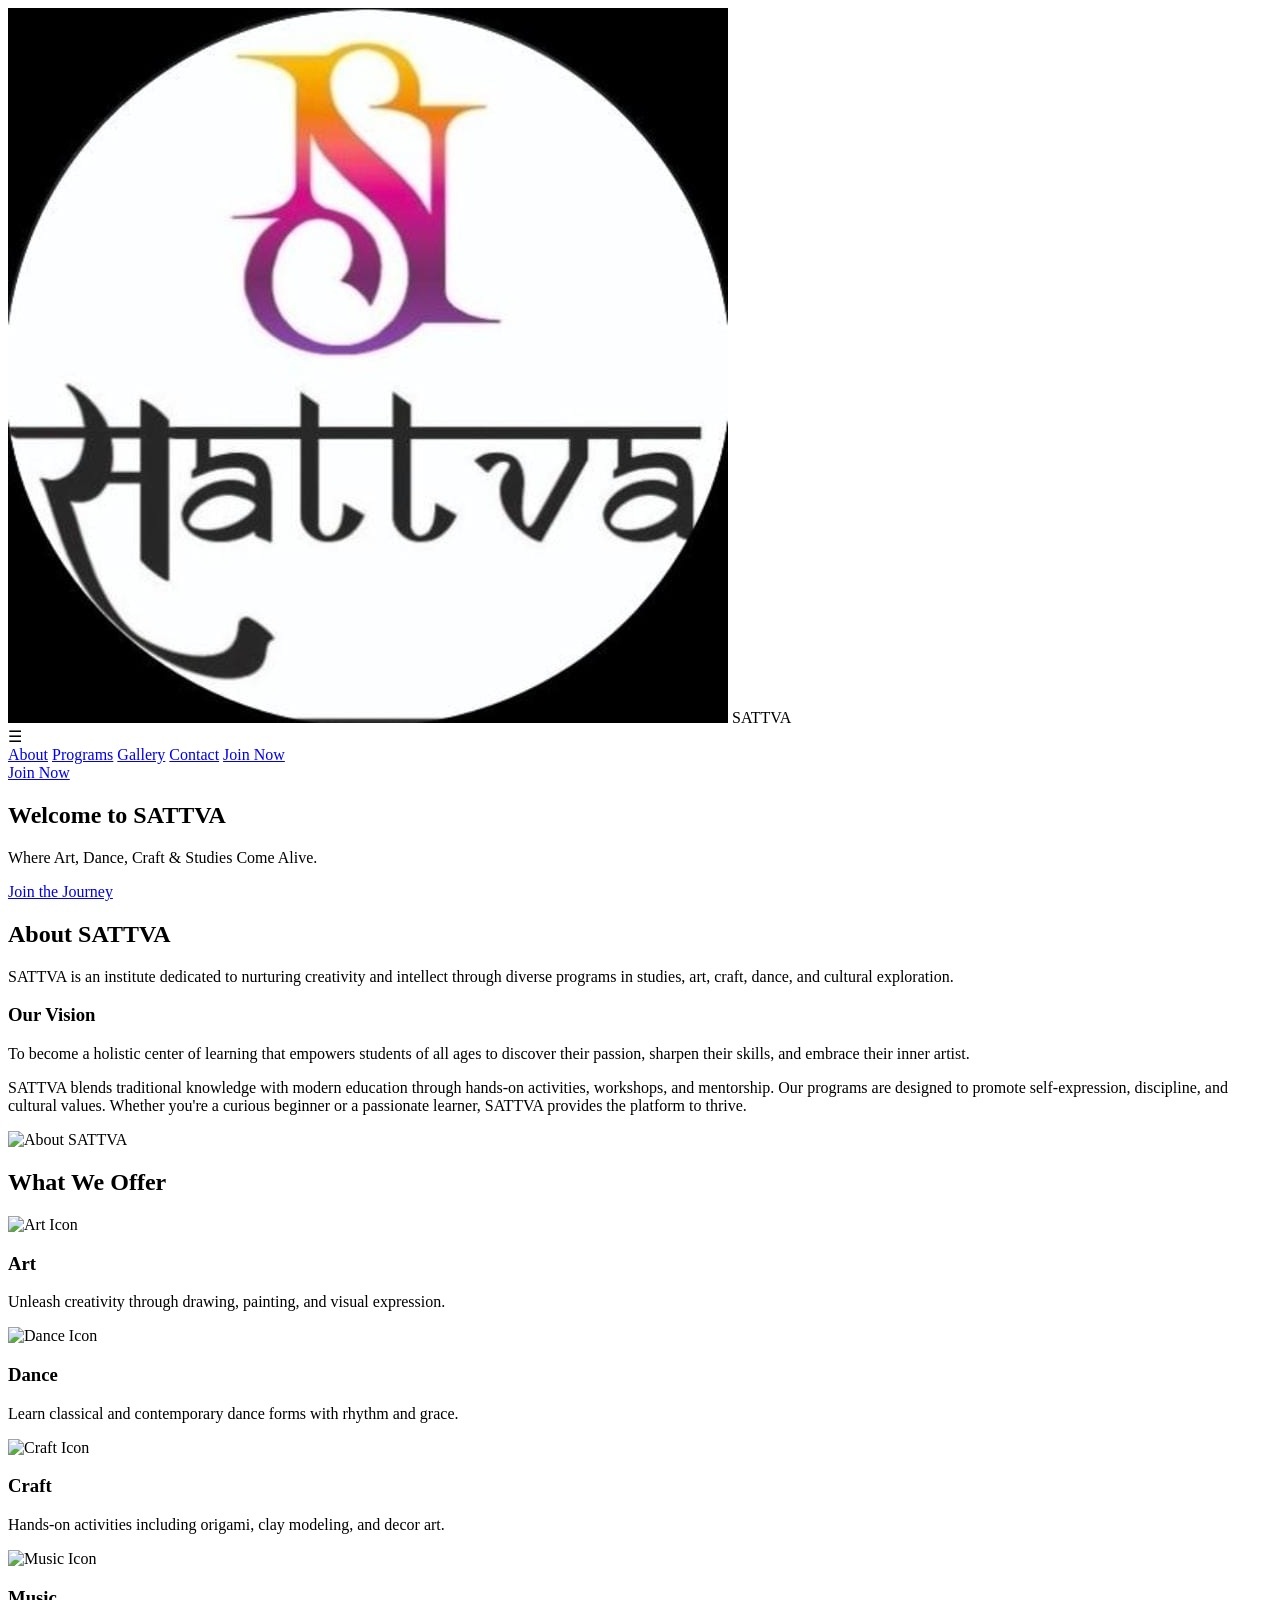
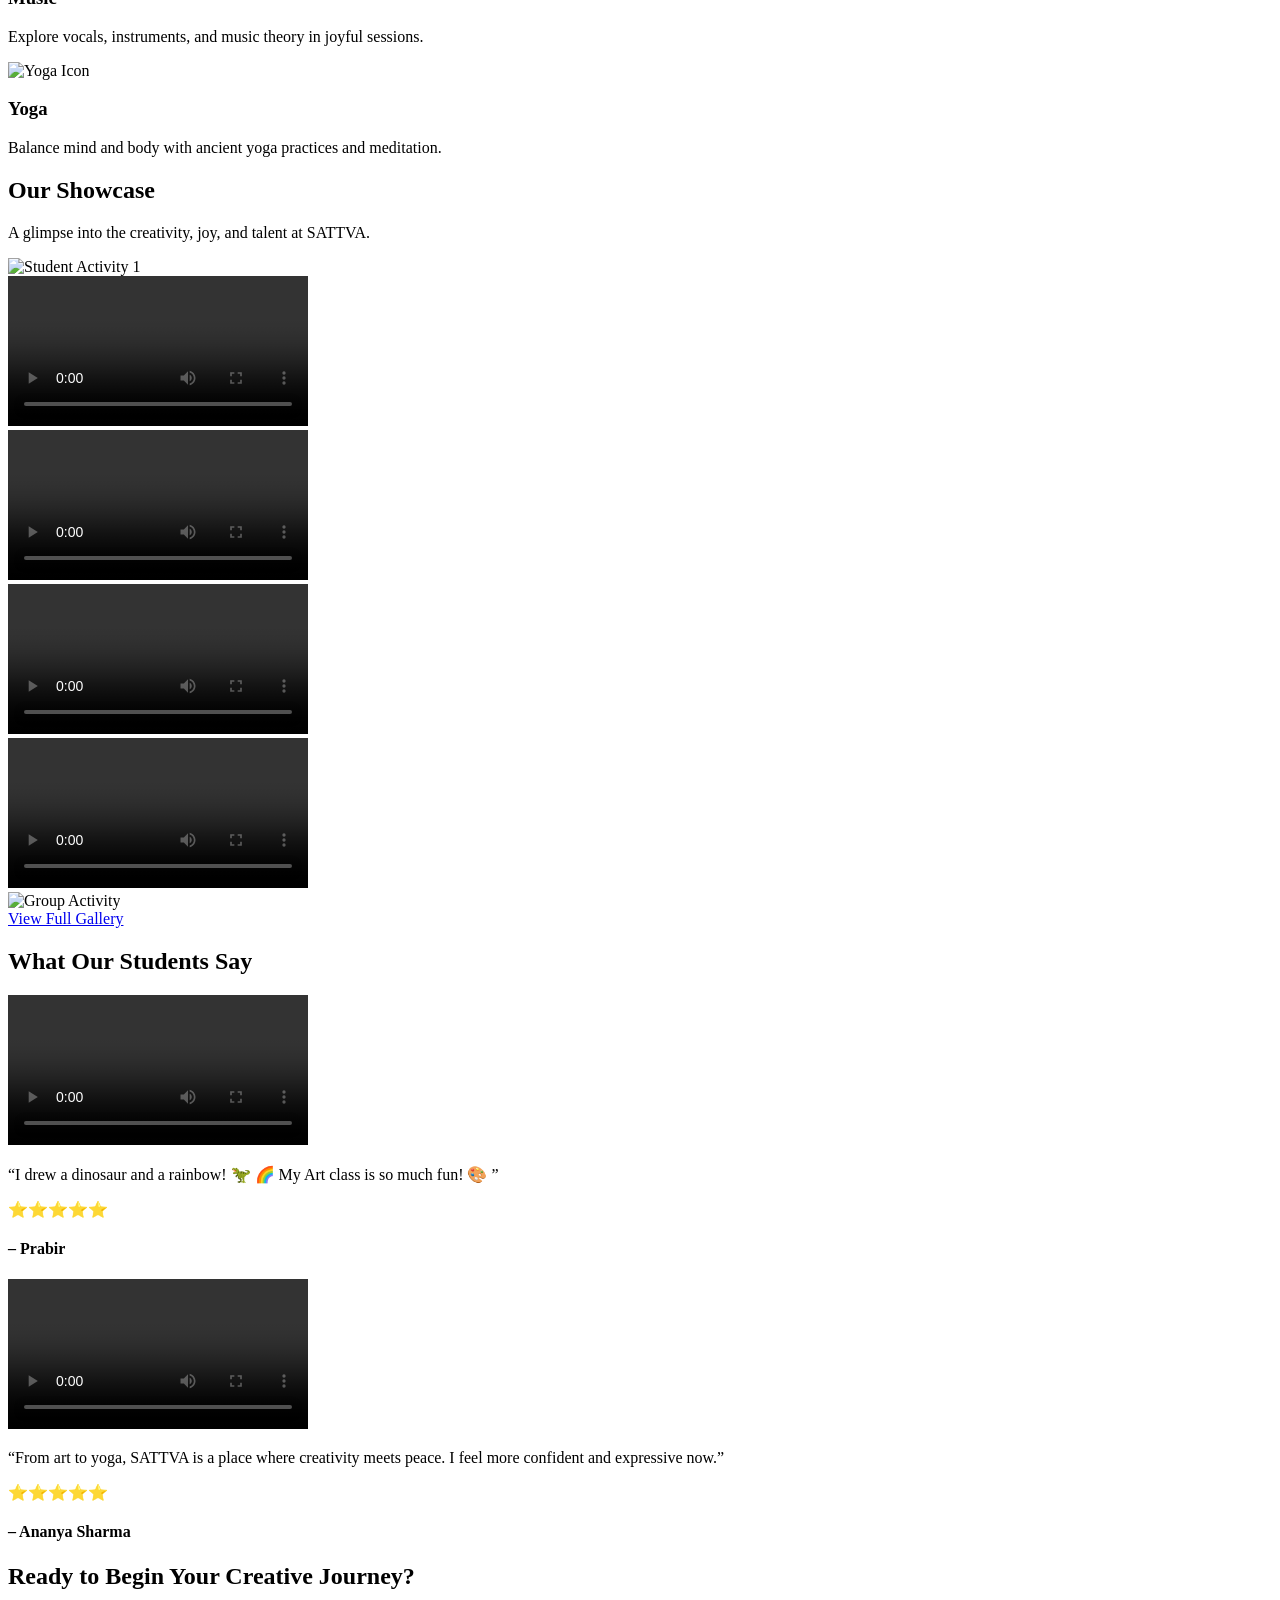
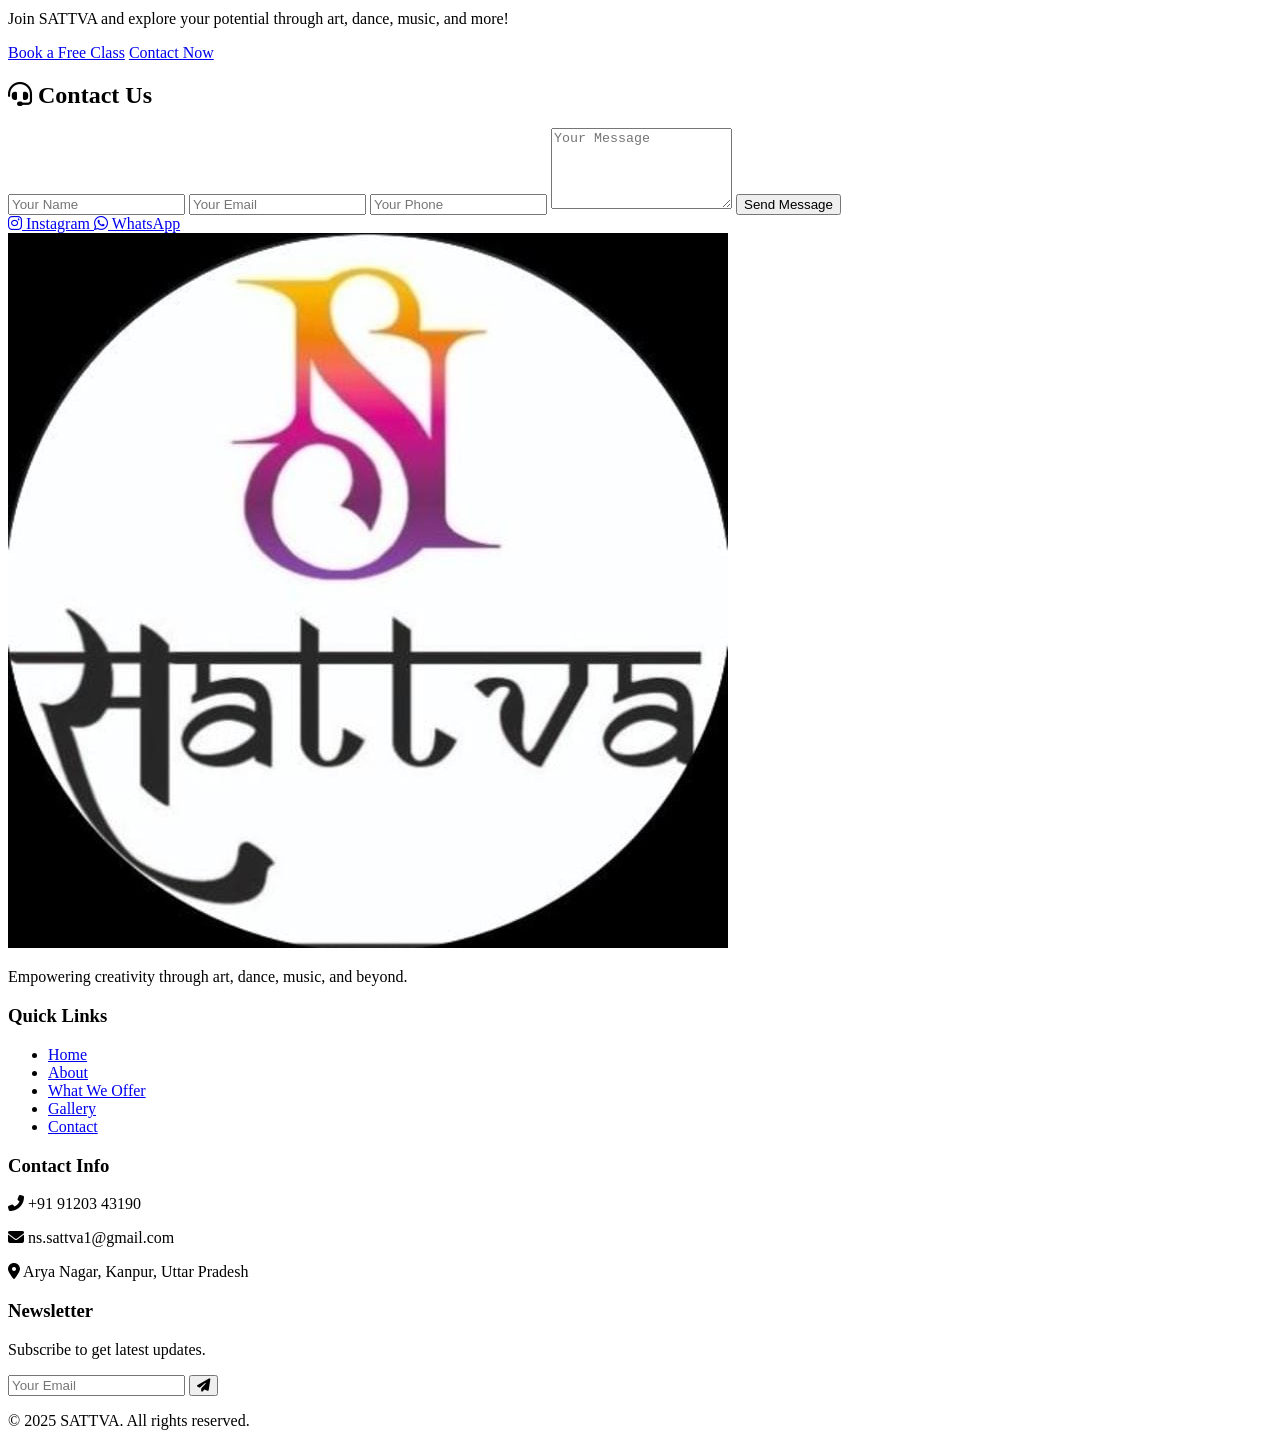
==== frontend/index.html @ a55495b4 "Add files via upload" ====
<!DOCTYPE html>
<html lang="en">
<head>
  <meta charset="UTF-8" />
  <meta name="viewport" content="width=device-width, initial-scale=1.0" />
  <title>SATTVA | Institute of Art & Learning</title>
  <link rel="stylesheet" href="style.css" />
  <link rel="stylesheet" href="https://cdnjs.cloudflare.com/ajax/libs/font-awesome/6.5.0/css/all.min.css">
</head>
<body>

  <!-- Header Section -->
   
  <header class="header">
  <!-- Logo Section -->
  <div class="logo-container">
    <img src="logo 1.jpeg" alt="SATTVA Logo" class="logo-img" />
    <span class="logo-text">SATTVA</span>
  </div>

  <!-- Hamburger Icon -->
  <div class="hamburger" onclick="toggleMenu()">☰</div>

  <!-- Navigation Links -->
  <nav class="navbar" id="navbar">
    <a href="#about" class="cta-btn">About</a>
    <a href="#programs" class="cta-btn">Programs</a>
    <a href="gallery.html" class="cta-btn">Gallery</a>
    <a href="#contact"class="cta-btn">Contact</a>
    <a href="join.html" class="cta-btn join-mobile">Join Now</a>
  </nav>

    <!-- Desktop Join Button (shown only on large screens) -->
<a href="join.html" class="cta-button join-desktop">Join Now</a>
  </header>

  <!-- Hero Section -->
  <section class="hero">
    <div class="overlay"></div>
    <div class="hero-content">
      <h1>Welcome to <span>SATTVA</span></h1>
      <p>Where Art, Dance, Craft & Studies Come Alive.</p>
      <a href="join.html" class="hero-btn">Join the Journey</a>
    </div>
  </section>

  <!-- About Us Section -->
   <section id="about" class="about-section"></section>
<section class="about-section" id="about">
  <div class="about-container">
    
    <!-- Left Content -->
    <div class="about-text">
      <h2>About <span>SATTVA</span></h2>
      <p class="intro">
        SATTVA is an institute dedicated to nurturing creativity and intellect through diverse programs in studies, art, craft, dance, and cultural exploration.
      </p>

      <h3>Our Vision</h3>
      <p class="vision">
        To become a holistic center of learning that empowers students of all ages to discover their passion, sharpen their skills, and embrace their inner artist.
      </p>

      <p class="description">
        SATTVA blends traditional knowledge with modern education through hands-on activities, workshops, and mentorship. Our programs are designed to promote self-expression, discipline, and cultural values. Whether you're a curious beginner or a passionate learner, SATTVA provides the platform to thrive.
      </p>
    </div>

    <!-- Right Image -->
    <div class="about-image">
      <!-- Replace with your illustration -->
      <img src="WhatsApp Image 2025-06-28 at 12.18.42 AM.jpeg" alt="About SATTVA" />
    </div>

  </div>
</section>

<!-- What We Offer Section -->
<section class="offer-section" id="programs">
  <div class="offer-container">
    <h2>What We <span>Offer</span></h2>

    <div class="offer-grid">
      <!-- Offer Item -->
      <div class="offer-card">
        <img src="WhatsApp Image 2025-06-28 at 12.18.41 AM.jpeg" alt="Art Icon" />
        <h3>Art</h3>
        <p>Unleash creativity through drawing, painting, and visual expression.</p>
      </div>

      <div class="offer-card">
        <img src="WhatsApp Image 2025-06-28 at 12.32.07 AM.jpeg" alt="Dance Icon" />
        <h3>Dance</h3>
        <p>Learn classical and contemporary dance forms with rhythm and grace.</p>
      </div>

      <div class="offer-card">
        <img src="WhatsApp Image 2025-06-28 at 12.18.42 AM (1).jpeg" alt="Craft Icon" />
        <h3>Craft</h3>
        <p>Hands-on activities including origami, clay modeling, and decor art.</p>
      </div>

      <div class="offer-card">
        <img src="WhatsApp Image 2025-06-28 at 12.32.32 AM.jpeg" alt="Music Icon" />
        <h3>Music</h3>
        <p>Explore vocals, instruments, and music theory in joyful sessions.</p>
      </div>

      <div class="offer-card">
        <img src="WhatsApp Image 2025-06-28 at 12.32.21 AM.jpeg" alt="Yoga Icon" />
        <h3>Yoga</h3>
        <p>Balance mind and body with ancient yoga practices and meditation.</p>
      </div>
    </div>
  </div>
</section>

<!-- Gallery / Showcase Section -->
<section class="gallery-section" id="gallery">
  <div class="gallery-container">
    <h2>Our <span>Showcase</span></h2>
    <p class="gallery-intro">A glimpse into the creativity, joy, and talent at SATTVA.</p>

    <!-- Image Grid -->
    <div class="gallery-grid">
      <div class="gallery-item">
        <img src="WhatsApp Image 2025-06-28 at 12.18.40 AM.jpeg" alt="Student Activity 1">
      </div>
      <div class="gallery-item">
  <video src="WhatsApp Video 2025-06-28 at 12.55.10 AM.mp4" controls playsinline></video>
</div>
  <div class="gallery-item">
  <video src="WhatsApp Video 2025-06-28 at 1.03.00 AM.mp4" controls playsinline></video>
</div>
      <div class="gallery-item">
  <video src="WhatsApp Video 2025-06-28 at 1.03.14 AM.mp4" controls playsinline></video>
</div>
       <div class="gallery-item">
  <video src="WhatsApp Video 2025-06-28 at 1.03.32 AM.mp4" controls playsinline></video>
</div>
      
      <div class="gallery-item">
        <img src="WhatsApp Image 2025-06-28 at 12.54.26 AM.jpeg" alt="Group Activity">
      </div>
    </div>

    <!-- View More Button -->
    <a href="gallery.html" class="gallery-button">View Full Gallery</a>
  </div>
</section>

<!-- Testimonial Section -->
  <section class="tsestimonial-section" id="testimonials">
    <h2 class="testimonial-heading">What Our Students Say</h2>

    <div class="testimonial-grid">

      <!-- Testimonial 1 -->
      <div class="testimonial-card">
        <video src="WhatsApp Video 2025-06-28 at 1.25.20 AM.mp4" controls playsinline></video>
        <p class="student-comment">
          “I drew a dinosaur and a rainbow! 🦖 🌈 My Art class is so much fun! 🎨 ”
        </p>
        <div class="stars">⭐⭐⭐⭐⭐</div>
        <h4 class="student-name">– Prabir</h4>
      </div>

      <!-- Testimonial 2 -->
      <div class="testimonial-card">
        <video src="WhatsApp Video 2025-06-28 at 1.25.20 AM (1).mp4" controls playsinline></video>
        <p class="student-comment">
          “From art to yoga, SATTVA is a place where creativity meets peace. I feel more confident and expressive now.”
        </p>
        <div class="stars">⭐⭐⭐⭐⭐</div>
        <h4 class="student-name">– Ananya Sharma</h4>
      </div>

    </div>
  </section>

<!-- Join Us / CTA Section -->
<section class="cta-section" id="enroll">
  <div class="cta-container">
    <h2>Ready to Begin Your Creative Journey?</h2>
    <p>Join SATTVA and explore your potential through art, dance, music, and more!</p>
    
    <div class="cta-buttons">
      <a href="#contact" class="cta-btn primary">Book a Free Class</a>
      <a href="#contact" class="cta-btn secondary">Contact Now</a>
    </div>
  </div>
</section>

<section class="contact-section" id="contact">
  <div class="contact-container">

    <h2><i class="fas fa-headset"></i> Contact Us</h2>

    <!-- Contact Form -->
    <form class="contact-form" action="#" method="post">
      <input type="text" name="name" placeholder="Your Name" required>
      <input type="email" name="email" placeholder="Your Email" required>
      <input type="tel" name="phone" placeholder="Your Phone" required>
      <textarea name="message" placeholder="Your Message" rows="5" required></textarea>
      <button type="submit">Send Message</button>
    </form>


    <!-- Social Media Links -->
    <div class="social-links">
      <a href="https://www.instagram.com/ns_sattva?igsh=eDlsem1ranNlcGN3" target="_blank" title="Instagram">
        <i class="fab fa-instagram"></i> Instagram
      </a>
      <a href="https://whatsapp.com/channel/0029VagD4tl1XqugfLkfaZ0v" target="_blank" title="WhatsApp">
        <i class="fab fa-whatsapp"></i> WhatsApp
      </a>
    </div>

  </div>
</section>

<!-- Footer Section -->
<footer class="footer-section">
  <div class="footer-container">

    <!-- Footer Column 1: Logo -->
    <div class="footer-col animate">
      <img src="logo 1.jpeg" alt="SATTVA Logo" class="footer-logo">
      <p>Empowering creativity through art, dance, music, and beyond.</p>
    </div>

    <!-- Footer Column 2: Quick Links -->
    <div class="footer-col animate">
      <h3>Quick Links</h3>
      <ul>
        <li><a href="#home" class="glow-link">Home</a></li>
        <li><a href="#about" class="glow-link">About</a></li>
        <li><a href="#offers" class="glow-link">What We Offer</a></li>
        <li><a href="#gallery" class="glow-link">Gallery</a></li>
        <li><a href="#contact" class="glow-link">Contact</a></li>
      </ul>
    </div>

    <!-- Footer Column 3: Contact Info -->
     <footer id="contact" class="footer-section"></footer>
    <div class="footer-col animate">
      <h3>Contact Info</h3>
      <p><i class="fas fa-phone-alt"></i> +91 91203 43190</p>
      <p><i class="fas fa-envelope"></i> ns.sattva1@gmail.com</p>
      <p><i class="fas fa-map-marker-alt"></i> Arya Nagar, Kanpur, Uttar Pradesh</p>
    </div>

    <!-- Footer Column 4: Newsletter -->
    <div class="footer-col animate">
      <h3>Newsletter</h3>
      <p>Subscribe to get latest updates.</p>
      <form class="newsletter-form">
        <input type="email" placeholder="Your Email" required>
        <button type="submit" class="glow-button"><i class="fas fa-paper-plane"></i></button>
      </form>
    </div>

  </div>

  <div class="footer-bottom animate">
    <p>&copy; 2025 SATTVA. All rights reserved.</p>
  </div>
</footer>

<script>
  function toggleMenu() {
    document.getElementById("navbar").classList.toggle("show");
  }
</script>
<script>
if ("serviceWorker" in navigator) {
  window.addEventListener("load", () => {
    navigator.serviceWorker
      .register("/service-worker.js")
      .then((reg) => console.log("SW registered:", reg.scope))
      .catch((err) => console.error("SW registration failed:", err));
  });
}
</script>


</body>
</html>
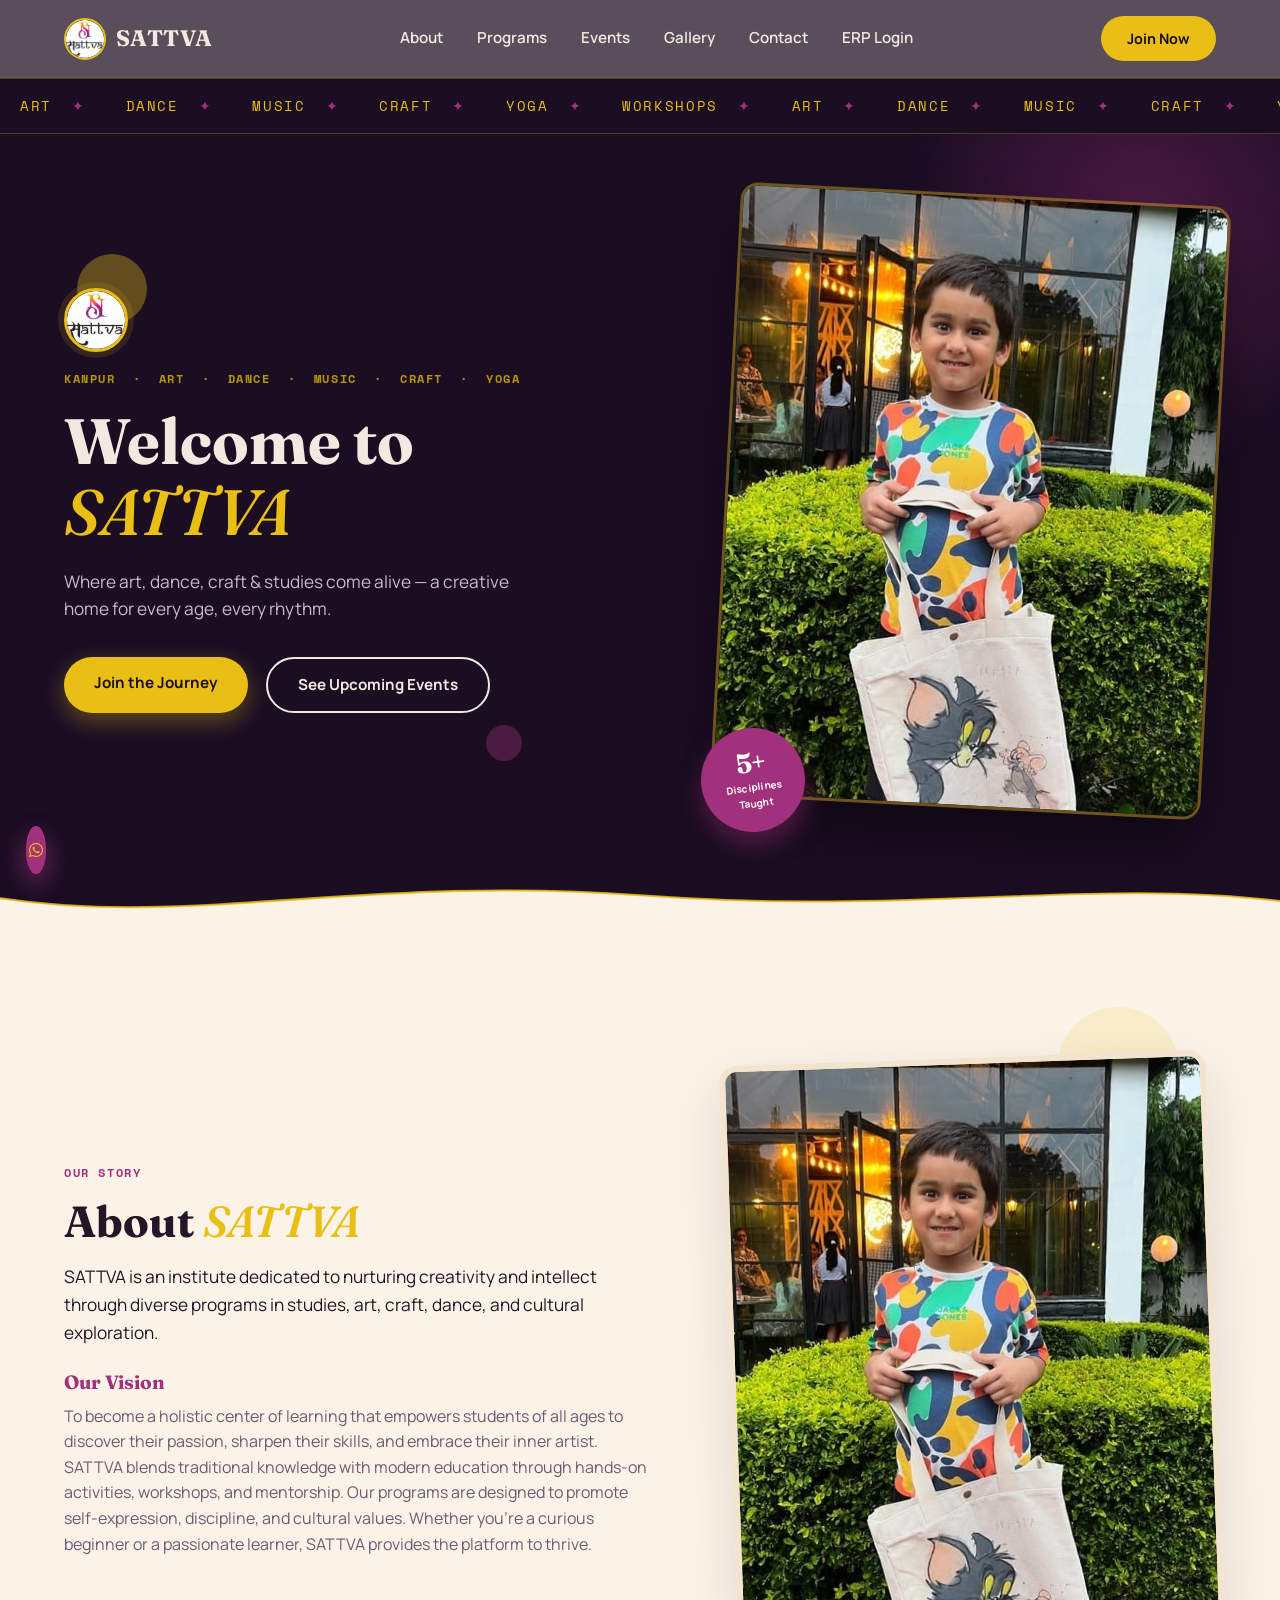
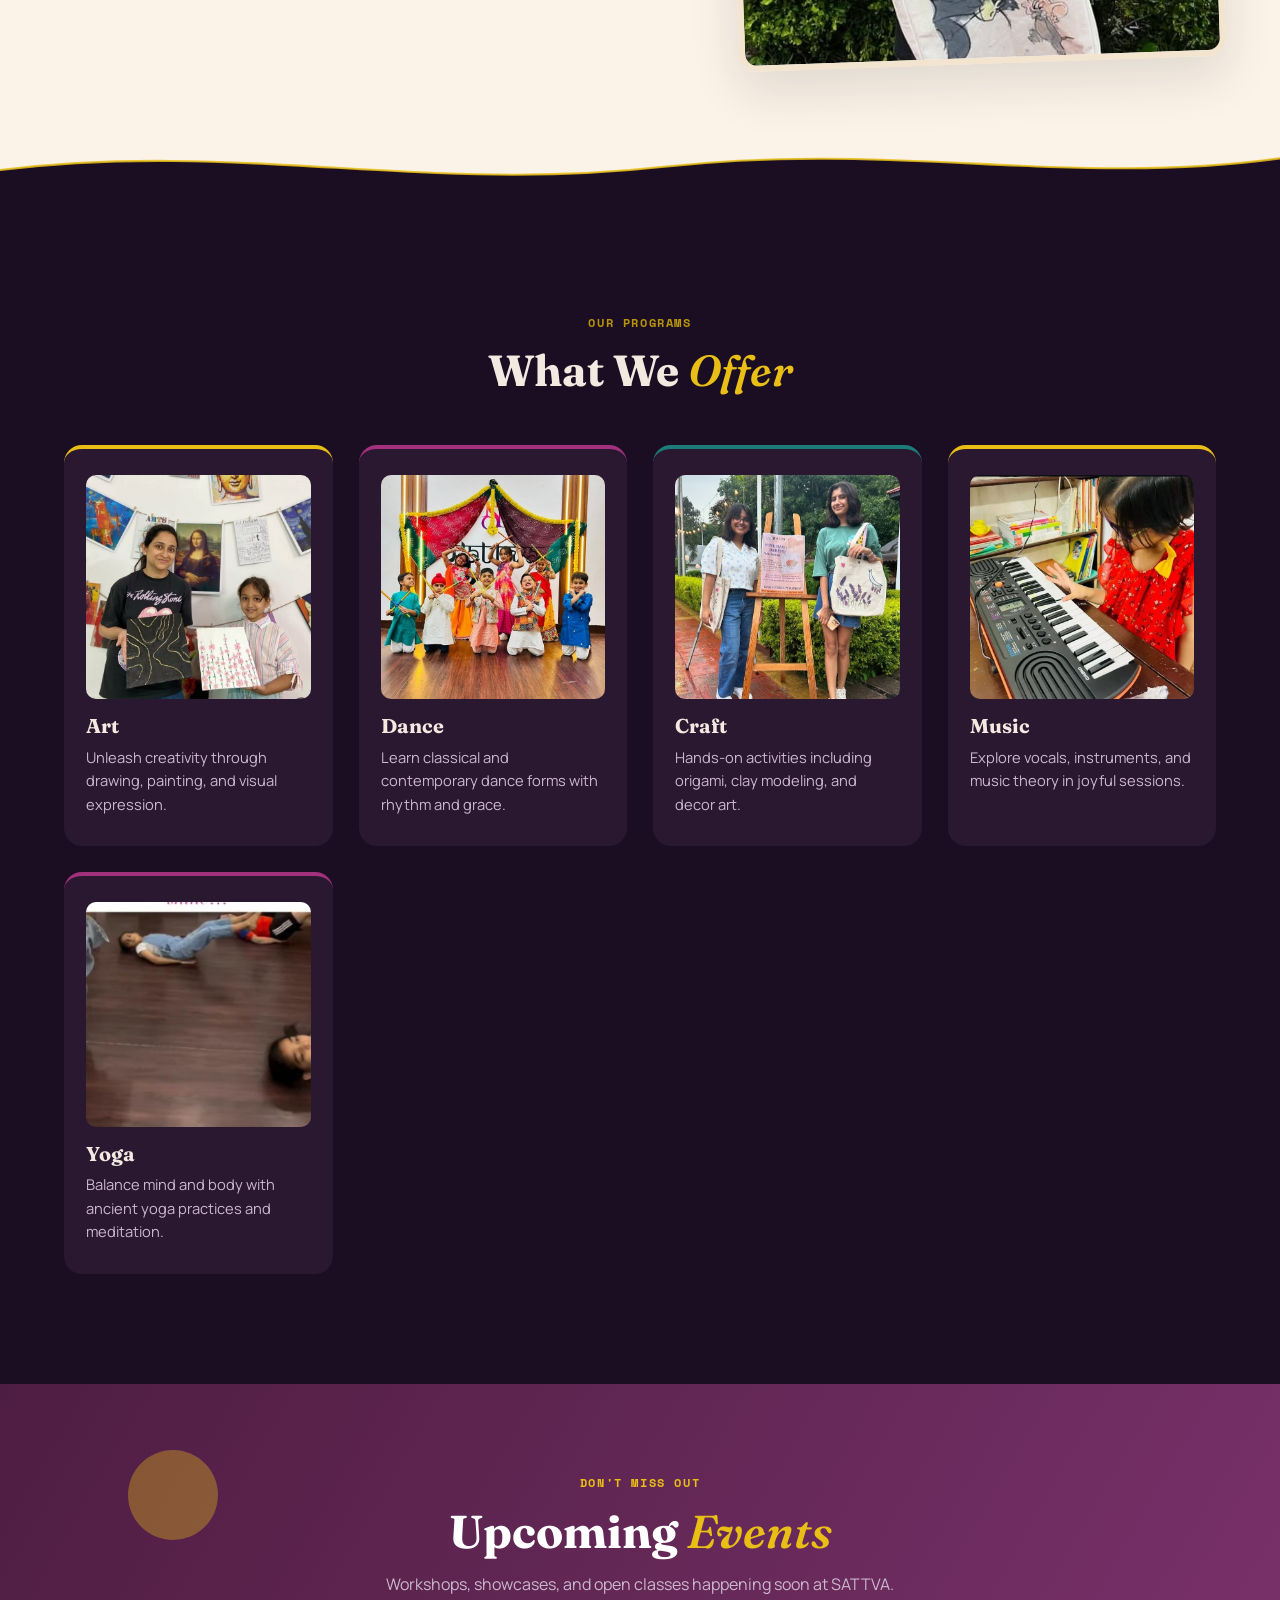
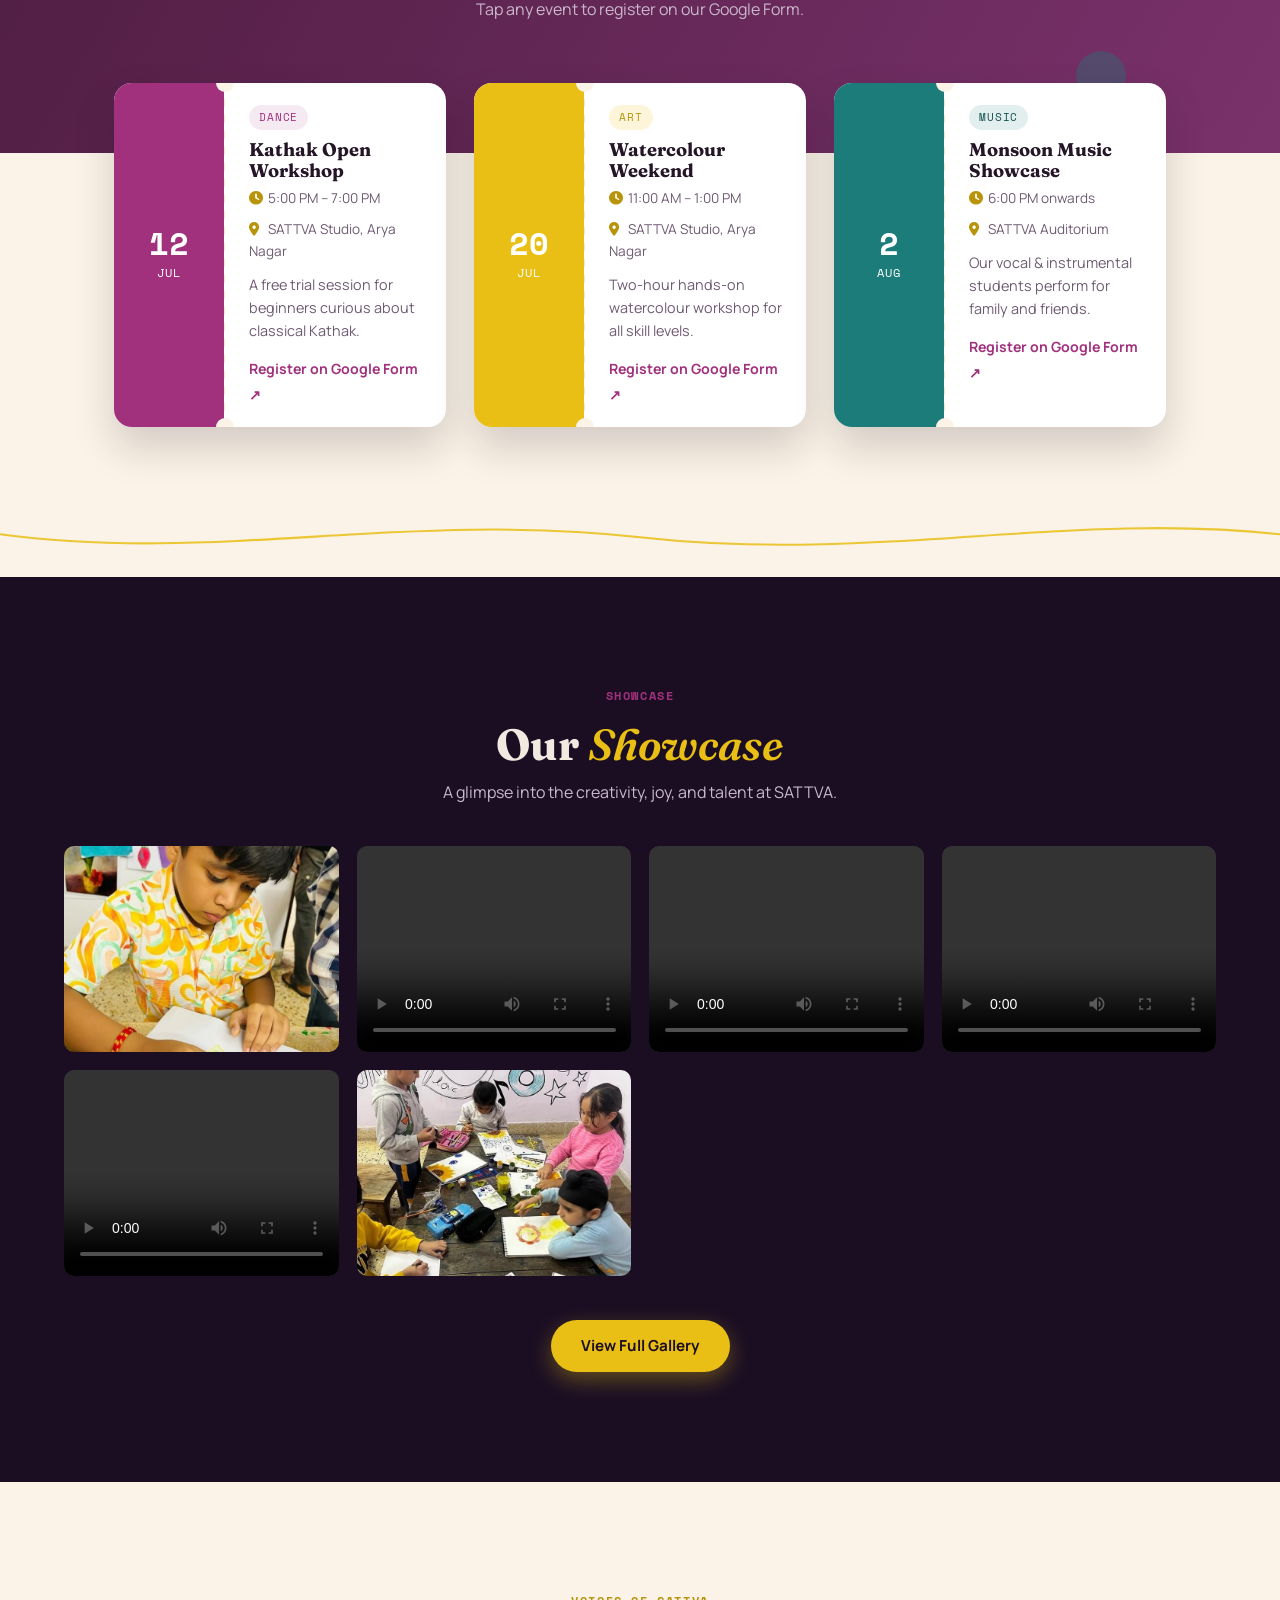
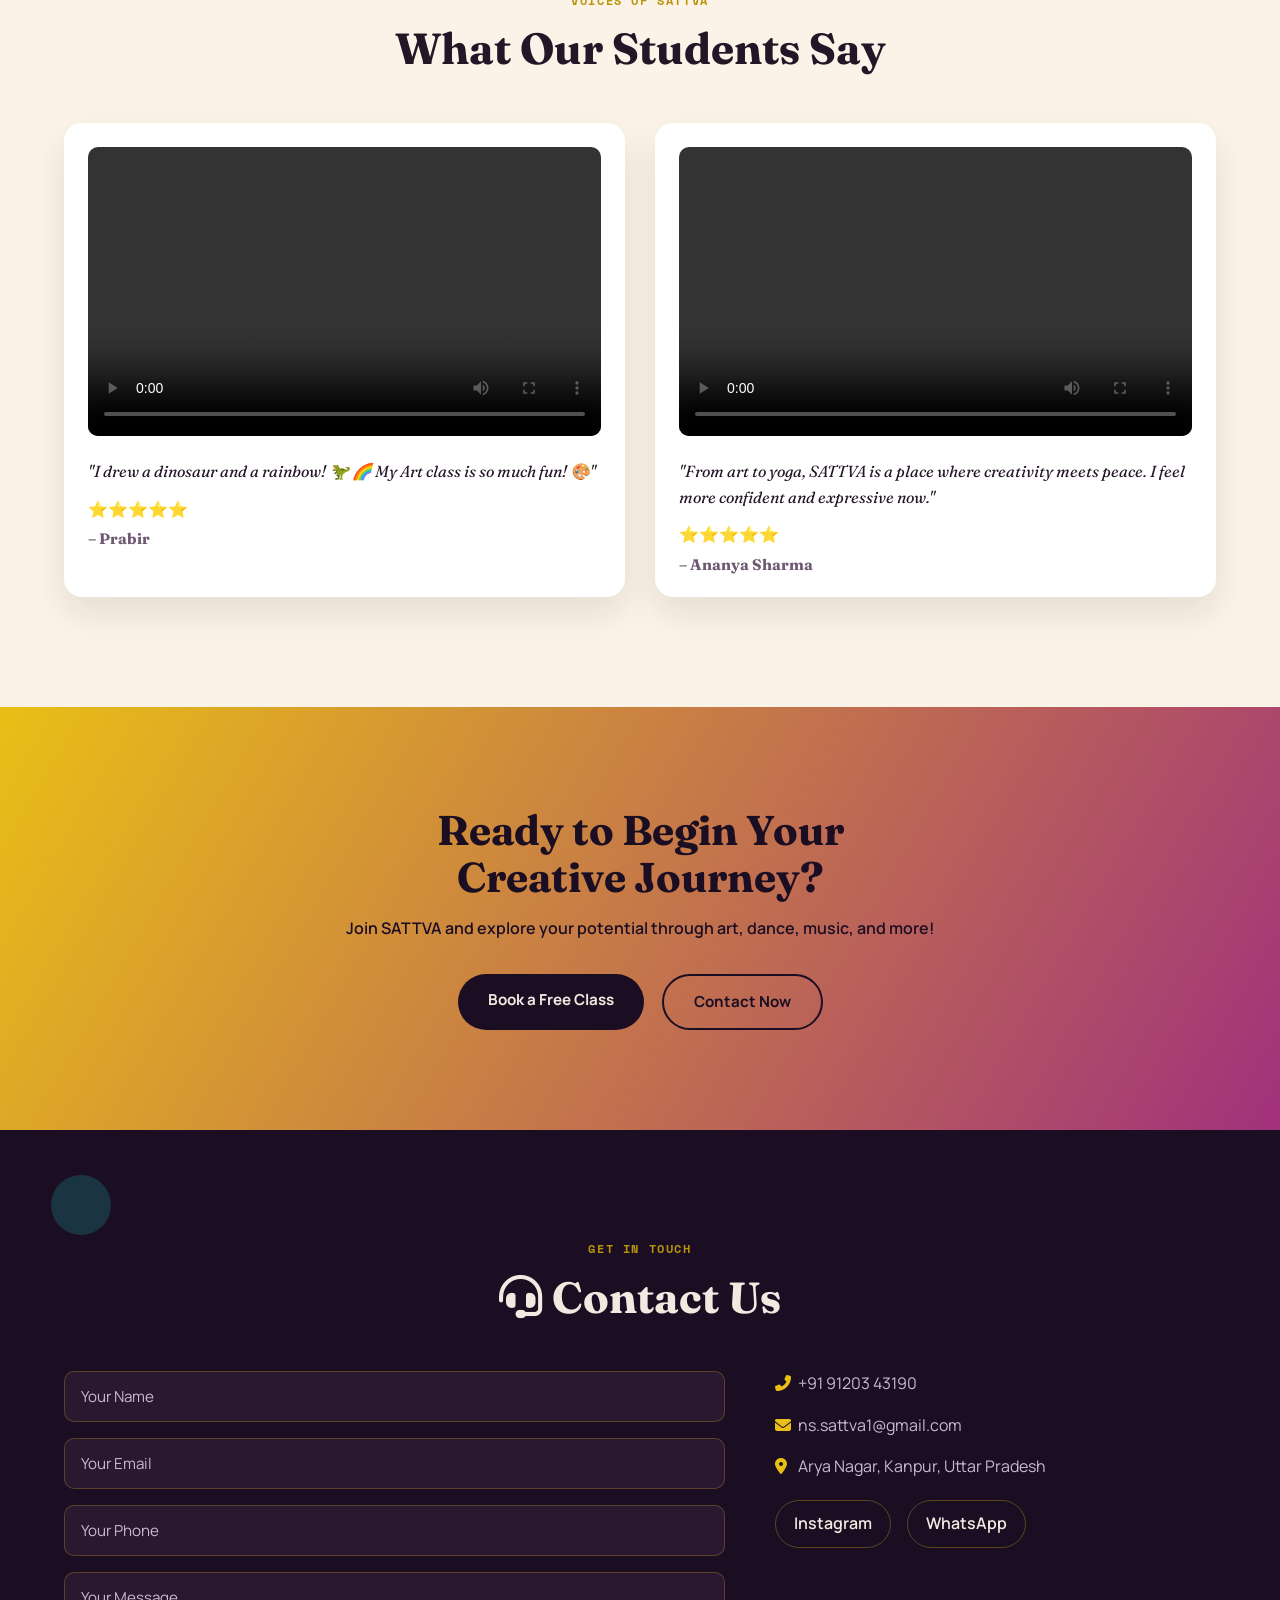
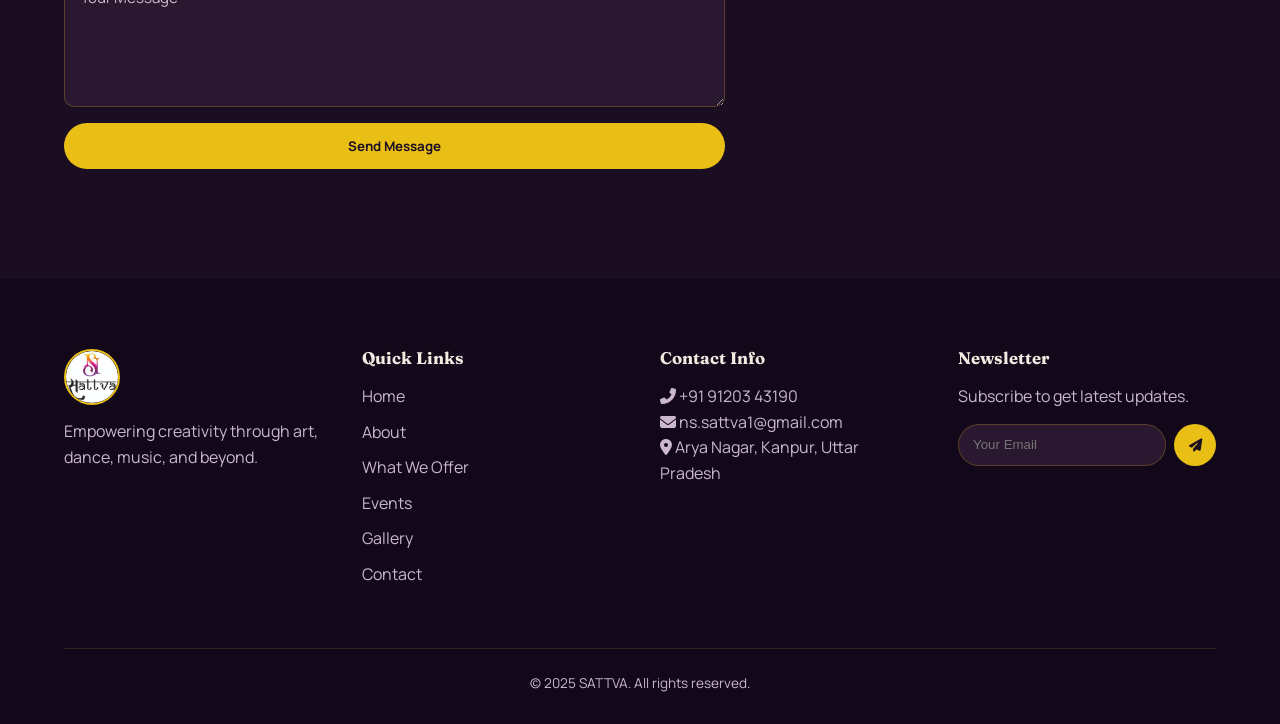
==== commit 8a5ffd7c: "Add files via upload" ====
--- a/frontend/index.html
+++ b/frontend/index.html
@@ -1,288 +1,335 @@
-<!DOCTYPE html>
-<html lang="en">
-<head>
-  <meta charset="UTF-8" />
-  <meta name="viewport" content="width=device-width, initial-scale=1.0" />
-  <title>SATTVA | Institute of Art & Learning</title>
-  <link rel="stylesheet" href="style.css" />
-  <link rel="stylesheet" href="https://cdnjs.cloudflare.com/ajax/libs/font-awesome/6.5.0/css/all.min.css">
-</head>
-<body>
-
-  <!-- Header Section -->
-   
-  <header class="header">
-  <!-- Logo Section -->
-  <div class="logo-container">
-    <img src="logo 1.jpeg" alt="SATTVA Logo" class="logo-img" />
-    <span class="logo-text">SATTVA</span>
-  </div>
-
-  <!-- Hamburger Icon -->
-  <div class="hamburger" onclick="toggleMenu()">☰</div>
-
-  <!-- Navigation Links -->
-  <nav class="navbar" id="navbar">
-    <a href="#about" class="cta-btn">About</a>
-    <a href="#programs" class="cta-btn">Programs</a>
-    <a href="gallery.html" class="cta-btn">Gallery</a>
-    <a href="#contact"class="cta-btn">Contact</a>
-    <a href="join.html" class="cta-btn join-mobile">Join Now</a>
-  </nav>
-
-    <!-- Desktop Join Button (shown only on large screens) -->
-<a href="join.html" class="cta-button join-desktop">Join Now</a>
-  </header>
-
-  <!-- Hero Section -->
-  <section class="hero">
-    <div class="overlay"></div>
-    <div class="hero-content">
-      <h1>Welcome to <span>SATTVA</span></h1>
-      <p>Where Art, Dance, Craft & Studies Come Alive.</p>
-      <a href="join.html" class="hero-btn">Join the Journey</a>
-    </div>
-  </section>
-
-  <!-- About Us Section -->
-   <section id="about" class="about-section"></section>
-<section class="about-section" id="about">
-  <div class="about-container">
-    
-    <!-- Left Content -->
-    <div class="about-text">
-      <h2>About <span>SATTVA</span></h2>
-      <p class="intro">
-        SATTVA is an institute dedicated to nurturing creativity and intellect through diverse programs in studies, art, craft, dance, and cultural exploration.
-      </p>
-
-      <h3>Our Vision</h3>
-      <p class="vision">
-        To become a holistic center of learning that empowers students of all ages to discover their passion, sharpen their skills, and embrace their inner artist.
-      </p>
-
-      <p class="description">
-        SATTVA blends traditional knowledge with modern education through hands-on activities, workshops, and mentorship. Our programs are designed to promote self-expression, discipline, and cultural values. Whether you're a curious beginner or a passionate learner, SATTVA provides the platform to thrive.
-      </p>
-    </div>
-
-    <!-- Right Image -->
-    <div class="about-image">
-      <!-- Replace with your illustration -->
-      <img src="WhatsApp Image 2025-06-28 at 12.18.42 AM.jpeg" alt="About SATTVA" />
-    </div>
-
-  </div>
-</section>
-
-<!-- What We Offer Section -->
-<section class="offer-section" id="programs">
-  <div class="offer-container">
-    <h2>What We <span>Offer</span></h2>
-
-    <div class="offer-grid">
-      <!-- Offer Item -->
-      <div class="offer-card">
-        <img src="WhatsApp Image 2025-06-28 at 12.18.41 AM.jpeg" alt="Art Icon" />
-        <h3>Art</h3>
-        <p>Unleash creativity through drawing, painting, and visual expression.</p>
-      </div>
-
-      <div class="offer-card">
-        <img src="WhatsApp Image 2025-06-28 at 12.32.07 AM.jpeg" alt="Dance Icon" />
-        <h3>Dance</h3>
-        <p>Learn classical and contemporary dance forms with rhythm and grace.</p>
-      </div>
-
-      <div class="offer-card">
-        <img src="WhatsApp Image 2025-06-28 at 12.18.42 AM (1).jpeg" alt="Craft Icon" />
-        <h3>Craft</h3>
-        <p>Hands-on activities including origami, clay modeling, and decor art.</p>
-      </div>
-
-      <div class="offer-card">
-        <img src="WhatsApp Image 2025-06-28 at 12.32.32 AM.jpeg" alt="Music Icon" />
-        <h3>Music</h3>
-        <p>Explore vocals, instruments, and music theory in joyful sessions.</p>
-      </div>
-
-      <div class="offer-card">
-        <img src="WhatsApp Image 2025-06-28 at 12.32.21 AM.jpeg" alt="Yoga Icon" />
-        <h3>Yoga</h3>
-        <p>Balance mind and body with ancient yoga practices and meditation.</p>
-      </div>
-    </div>
-  </div>
-</section>
-
-<!-- Gallery / Showcase Section -->
-<section class="gallery-section" id="gallery">
-  <div class="gallery-container">
-    <h2>Our <span>Showcase</span></h2>
-    <p class="gallery-intro">A glimpse into the creativity, joy, and talent at SATTVA.</p>
-
-    <!-- Image Grid -->
-    <div class="gallery-grid">
-      <div class="gallery-item">
-        <img src="WhatsApp Image 2025-06-28 at 12.18.40 AM.jpeg" alt="Student Activity 1">
-      </div>
-      <div class="gallery-item">
-  <video src="WhatsApp Video 2025-06-28 at 12.55.10 AM.mp4" controls playsinline></video>
-</div>
-  <div class="gallery-item">
-  <video src="WhatsApp Video 2025-06-28 at 1.03.00 AM.mp4" controls playsinline></video>
-</div>
-      <div class="gallery-item">
-  <video src="WhatsApp Video 2025-06-28 at 1.03.14 AM.mp4" controls playsinline></video>
-</div>
-       <div class="gallery-item">
-  <video src="WhatsApp Video 2025-06-28 at 1.03.32 AM.mp4" controls playsinline></video>
-</div>
-      
-      <div class="gallery-item">
-        <img src="WhatsApp Image 2025-06-28 at 12.54.26 AM.jpeg" alt="Group Activity">
-      </div>
-    </div>
-
-    <!-- View More Button -->
-    <a href="gallery.html" class="gallery-button">View Full Gallery</a>
-  </div>
-</section>
-
-<!-- Testimonial Section -->
-  <section class="tsestimonial-section" id="testimonials">
-    <h2 class="testimonial-heading">What Our Students Say</h2>
-
-    <div class="testimonial-grid">
-
-      <!-- Testimonial 1 -->
-      <div class="testimonial-card">
-        <video src="WhatsApp Video 2025-06-28 at 1.25.20 AM.mp4" controls playsinline></video>
-        <p class="student-comment">
-          “I drew a dinosaur and a rainbow! 🦖 🌈 My Art class is so much fun! 🎨 ”
-        </p>
-        <div class="stars">⭐⭐⭐⭐⭐</div>
-        <h4 class="student-name">– Prabir</h4>
-      </div>
-
-      <!-- Testimonial 2 -->
-      <div class="testimonial-card">
-        <video src="WhatsApp Video 2025-06-28 at 1.25.20 AM (1).mp4" controls playsinline></video>
-        <p class="student-comment">
-          “From art to yoga, SATTVA is a place where creativity meets peace. I feel more confident and expressive now.”
-        </p>
-        <div class="stars">⭐⭐⭐⭐⭐</div>
-        <h4 class="student-name">– Ananya Sharma</h4>
-      </div>
-
-    </div>
-  </section>
-
-<!-- Join Us / CTA Section -->
-<section class="cta-section" id="enroll">
-  <div class="cta-container">
-    <h2>Ready to Begin Your Creative Journey?</h2>
-    <p>Join SATTVA and explore your potential through art, dance, music, and more!</p>
-    
-    <div class="cta-buttons">
-      <a href="#contact" class="cta-btn primary">Book a Free Class</a>
-      <a href="#contact" class="cta-btn secondary">Contact Now</a>
-    </div>
-  </div>
-</section>
-
-<section class="contact-section" id="contact">
-  <div class="contact-container">
-
-    <h2><i class="fas fa-headset"></i> Contact Us</h2>
-
-    <!-- Contact Form -->
-    <form class="contact-form" action="#" method="post">
-      <input type="text" name="name" placeholder="Your Name" required>
-      <input type="email" name="email" placeholder="Your Email" required>
-      <input type="tel" name="phone" placeholder="Your Phone" required>
-      <textarea name="message" placeholder="Your Message" rows="5" required></textarea>
-      <button type="submit">Send Message</button>
-    </form>
-
-
-    <!-- Social Media Links -->
-    <div class="social-links">
-      <a href="https://www.instagram.com/ns_sattva?igsh=eDlsem1ranNlcGN3" target="_blank" title="Instagram">
-        <i class="fab fa-instagram"></i> Instagram
-      </a>
-      <a href="https://whatsapp.com/channel/0029VagD4tl1XqugfLkfaZ0v" target="_blank" title="WhatsApp">
-        <i class="fab fa-whatsapp"></i> WhatsApp
-      </a>
-    </div>
-
-  </div>
-</section>
-
-<!-- Footer Section -->
-<footer class="footer-section">
-  <div class="footer-container">
-
-    <!-- Footer Column 1: Logo -->
-    <div class="footer-col animate">
-      <img src="logo 1.jpeg" alt="SATTVA Logo" class="footer-logo">
-      <p>Empowering creativity through art, dance, music, and beyond.</p>
-    </div>
-
-    <!-- Footer Column 2: Quick Links -->
-    <div class="footer-col animate">
-      <h3>Quick Links</h3>
-      <ul>
-        <li><a href="#home" class="glow-link">Home</a></li>
-        <li><a href="#about" class="glow-link">About</a></li>
-        <li><a href="#offers" class="glow-link">What We Offer</a></li>
-        <li><a href="#gallery" class="glow-link">Gallery</a></li>
-        <li><a href="#contact" class="glow-link">Contact</a></li>
-      </ul>
-    </div>
-
-    <!-- Footer Column 3: Contact Info -->
-     <footer id="contact" class="footer-section"></footer>
-    <div class="footer-col animate">
-      <h3>Contact Info</h3>
-      <p><i class="fas fa-phone-alt"></i> +91 91203 43190</p>
-      <p><i class="fas fa-envelope"></i> ns.sattva1@gmail.com</p>
-      <p><i class="fas fa-map-marker-alt"></i> Arya Nagar, Kanpur, Uttar Pradesh</p>
-    </div>
-
-    <!-- Footer Column 4: Newsletter -->
-    <div class="footer-col animate">
-      <h3>Newsletter</h3>
-      <p>Subscribe to get latest updates.</p>
-      <form class="newsletter-form">
-        <input type="email" placeholder="Your Email" required>
-        <button type="submit" class="glow-button"><i class="fas fa-paper-plane"></i></button>
-      </form>
-    </div>
-
-  </div>
-
-  <div class="footer-bottom animate">
-    <p>&copy; 2025 SATTVA. All rights reserved.</p>
-  </div>
-</footer>
-
-<script>
-  function toggleMenu() {
-    document.getElementById("navbar").classList.toggle("show");
-  }
-</script>
-<script>
-if ("serviceWorker" in navigator) {
-  window.addEventListener("load", () => {
-    navigator.serviceWorker
-      .register("/service-worker.js")
-      .then((reg) => console.log("SW registered:", reg.scope))
-      .catch((err) => console.error("SW registration failed:", err));
-  });
-}
-</script>
-
-
-</body>
-</html>
+<!DOCTYPE html>
+<html lang="en">
+<head>
+<meta charset="UTF-8" />
+<meta name="viewport" content="width=device-width, initial-scale=1.0" />
+<title>SATTVA | Institute of Art & Learning</title>
+<script src="api.js"></script>
+<link rel="preconnect" href="https://fonts.googleapis.com">
+<link rel="preconnect" href="https://fonts.gstatic.com" crossorigin>
+<link href="https://fonts.googleapis.com/css2?family=Fraunces:ital,opsz,wght@0,9..144,400..900;1,9..144,400..900&family=Manrope:wght@400;500;600;700;800&family=Space+Mono:wght@400;700&display=swap" rel="stylesheet">
+
+<link rel="stylesheet" href="https://cdnjs.cloudflare.com/ajax/libs/font-awesome/6.5.0/css/all.min.css">
+<link rel="stylesheet" href="theme.css" />
+<link rel="stylesheet" href="style.css" />
+</head>
+<body>
+
+<!-- ================= HEADER ================= -->
+<header class="header" id="siteHeader">
+  <div class="site-logo logo-container">
+    <img src="logo 1.jpeg" alt="SATTVA Logo" />
+    <span class="logo-text">SATTVA</span>
+  </div>
+
+  <div class="hamburger" id="hamburger" onclick="toggleMenu()">
+    <span></span><span></span><span></span>
+  </div>
+
+  <nav class="navbar" id="navbar">
+    <a href="#about">About</a>
+    <a href="#programs">Programs</a>
+    <a href="#events">Events</a>
+    <a href="gallery.html">Gallery</a>
+    <a href="#contact">Contact</a>
+    <a href="login2.html">ERP Login</a>
+    <a href="join.html" class="join-mobile">Join Now</a>
+  </nav>
+
+  <a href="join.html" class="cta-button join-desktop">Join Now</a>
+</header>
+
+<!-- Scrolling ticker — signature moving strip -->
+<div class="marquee" aria-hidden="true">
+  <div class="marquee__track">
+    <span>ART</span><span>DANCE</span><span>MUSIC</span><span>CRAFT</span><span>YOGA</span><span>WORKSHOPS</span>
+    <span>ART</span><span>DANCE</span><span>MUSIC</span><span>CRAFT</span><span>YOGA</span><span>WORKSHOPS</span>
+  </div>
+</div>
+
+<!-- ================= HERO ================= -->
+<section class="hero" id="home">
+  <div class="hero-glow"></div>
+  <div class="float-shape hero-shape-1" aria-hidden="true"></div>
+  <div class="float-shape hero-shape-2" aria-hidden="true"></div>
+  <div class="float-shape hero-shape-3" aria-hidden="true"></div>
+
+  <div class="hero-inner">
+    <div class="hero-text">
+      <div class="hero-logo-badge">
+        <img src="logo 1.jpeg" alt="SATTVA Logo" />
+      </div>
+      <p class="eyebrow">KANPUR &nbsp;·&nbsp; ART &nbsp;·&nbsp; DANCE &nbsp;·&nbsp; MUSIC &nbsp;·&nbsp; CRAFT &nbsp;·&nbsp; YOGA</p>
+      <h1>Welcome to<br><span class="script">SATTVA</span></h1>
+      <p class="hero-sub">Where art, dance, craft &amp; studies come alive — a creative home for every age, every rhythm.</p>
+      <div class="hero-actions">
+        <a href="join.html" class="btn btn-primary">Join the Journey</a>
+        <a href="#events" class="btn btn-ghost">See Upcoming Events</a>
+      </div>
+    </div>
+    <div class="hero-media">
+      <div class="hero-frame">
+        <img src="WhatsApp Image 2025-06-28 at 12.18.42 AM.jpeg" alt="Students creating at SATTVA" />
+      </div>
+      <div class="hero-badge">
+        <span class="badge-num">5+</span>
+        <span class="badge-label">Disciplines<br>Taught</span>
+      </div>
+    </div>
+  </div>
+
+  <div class="wave wave--to-paper" aria-hidden="true">
+    <svg viewBox="0 0 1200 120" preserveAspectRatio="none">
+      <path class="wave-fill" d="M0,50 C180,100 340,10 600,45 C860,80 1020,15 1200,55 L1200,120 L0,120 Z"></path>
+      <path class="wave-ribbon" d="M0,50 C180,100 340,10 600,45 C860,80 1020,15 1200,55" fill="none"></path>
+    </svg>
+  </div>
+</section>
+
+<!-- ================= ABOUT ================= -->
+<section class="about-section" id="about">
+  <div class="float-shape about-shape-1" aria-hidden="true"></div>
+  <div class="about-container">
+    <div class="about-text">
+      <p class="eyebrow eyebrow--dark">OUR STORY</p>
+      <h2>About <span class="script">SATTVA</span></h2>
+      <p class="intro">
+        SATTVA is an institute dedicated to nurturing creativity and intellect through diverse programs in studies, art, craft, dance, and cultural exploration.
+      </p>
+
+      <h3>Our Vision</h3>
+      <p class="vision">
+        To become a holistic center of learning that empowers students of all ages to discover their passion, sharpen their skills, and embrace their inner artist.
+      </p>
+
+      <p class="description">
+        SATTVA blends traditional knowledge with modern education through hands-on activities, workshops, and mentorship. Our programs are designed to promote self-expression, discipline, and cultural values. Whether you're a curious beginner or a passionate learner, SATTVA provides the platform to thrive.
+      </p>
+    </div>
+
+    <div class="about-image">
+      <img src="WhatsApp Image 2025-06-28 at 12.18.42 AM.jpeg" alt="About SATTVA" />
+    </div>
+  </div>
+
+  <div class="wave wave--to-ink" aria-hidden="true">
+    <svg viewBox="0 0 1200 120" preserveAspectRatio="none">
+      <path class="wave-fill" d="M0,60 C220,10 400,100 620,55 C840,10 1000,90 1200,40 L1200,120 L0,120 Z"></path>
+      <path class="wave-ribbon" d="M0,60 C220,10 400,100 620,55 C840,10 1000,90 1200,40" fill="none"></path>
+    </svg>
+  </div>
+</section>
+
+<!-- ================= WHAT WE OFFER ================= -->
+<section class="offer-section" id="programs">
+  <div class="offer-container">
+    <p class="eyebrow">OUR PROGRAMS</p>
+    <h2>What We <span class="script">Offer</span></h2>
+
+    <div class="offer-grid">
+      <div class="offer-card" data-accent="marigold">
+        <div class="offer-img"><img src="WhatsApp Image 2025-06-28 at 12.18.41 AM.jpeg" alt="Art" /></div>
+        <h3>Art</h3>
+        <p>Unleash creativity through drawing, painting, and visual expression.</p>
+      </div>
+
+      <div class="offer-card" data-accent="gulal">
+        <div class="offer-img"><img src="WhatsApp Image 2025-06-28 at 12.32.07 AM.jpeg" alt="Dance" /></div>
+        <h3>Dance</h3>
+        <p>Learn classical and contemporary dance forms with rhythm and grace.</p>
+      </div>
+
+      <div class="offer-card" data-accent="teal">
+        <div class="offer-img"><img src="WhatsApp Image 2025-06-28 at 12.18.42 AM (1).jpeg" alt="Craft" /></div>
+        <h3>Craft</h3>
+        <p>Hands-on activities including origami, clay modeling, and decor art.</p>
+      </div>
+
+      <div class="offer-card" data-accent="marigold">
+        <div class="offer-img"><img src="WhatsApp Image 2025-06-28 at 12.32.32 AM.jpeg" alt="Music" /></div>
+        <h3>Music</h3>
+        <p>Explore vocals, instruments, and music theory in joyful sessions.</p>
+      </div>
+
+      <div class="offer-card" data-accent="gulal">
+        <div class="offer-img"><img src="WhatsApp Image 2025-06-28 at 12.32.21 AM.jpeg" alt="Yoga" /></div>
+        <h3>Yoga</h3>
+        <p>Balance mind and body with ancient yoga practices and meditation.</p>
+      </div>
+    </div>
+  </div>
+</section>
+
+<!-- ================= UPCOMING EVENTS ================= -->
+<section class="events-section" id="events">
+
+  <!-- Events banner header -->
+  <div class="events-banner">
+    <div class="float-shape events-shape-1" aria-hidden="true"></div>
+    <div class="float-shape events-shape-2" aria-hidden="true"></div>
+    <p class="eyebrow eyebrow--onDark">DON'T MISS OUT</p>
+    <h2>Upcoming <span class="script">Events</span></h2>
+    <p class="events-intro">Workshops, showcases, and open classes happening soon at SATTVA. Tap any event to register on our Google Form.</p>
+  </div>
+
+  <div class="events-container">
+    <div class="events-track" id="eventsTrack">
+      <!-- Event cards are injected here by script.js from the EVENTS array -->
+    </div>
+
+    <p class="events-empty" id="eventsEmpty" hidden>No events scheduled right now — check back soon!</p>
+  </div>
+
+  <div class="wave wave--to-paper" aria-hidden="true">
+    <svg viewBox="0 0 1200 120" preserveAspectRatio="none">
+      <path class="wave-fill" d="M0,45 C200,95 380,5 600,50 C820,95 1000,5 1200,45 L1200,120 L0,120 Z"></path>
+      <path class="wave-ribbon" d="M0,45 C200,95 380,5 600,50 C820,95 1000,5 1200,45" fill="none"></path>
+    </svg>
+  </div>
+</section>
+
+<!-- ================= GALLERY / SHOWCASE ================= -->
+<section class="gallery-section" id="gallery">
+  <div class="gallery-container">
+    <p class="eyebrow eyebrow--dark">SHOWCASE</p>
+    <h2>Our <span class="script">Showcase</span></h2>
+    <p class="gallery-intro">A glimpse into the creativity, joy, and talent at SATTVA.</p>
+
+    <div class="gallery-grid">
+      <div class="gallery-item">
+        <img src="WhatsApp Image 2025-06-28 at 12.18.40 AM.jpeg" alt="Student Activity 1">
+      </div>
+      <div class="gallery-item">
+        <video src="WhatsApp Video 2025-06-28 at 12.55.10 AM.mp4" controls playsinline></video>
+      </div>
+      <div class="gallery-item">
+        <video src="WhatsApp Video 2025-06-28 at 1.03.00 AM.mp4" controls playsinline></video>
+      </div>
+      <div class="gallery-item">
+        <video src="WhatsApp Video 2025-06-28 at 1.03.14 AM.mp4" controls playsinline></video>
+      </div>
+      <div class="gallery-item">
+        <video src="WhatsApp Video 2025-06-28 at 1.03.32 AM.mp4" controls playsinline></video>
+      </div>
+      <div class="gallery-item">
+        <img src="WhatsApp Image 2025-06-28 at 12.54.26 AM.jpeg" alt="Group Activity">
+      </div>
+    </div>
+
+    <a href="gallery.html" class="btn btn-primary">View Full Gallery</a>
+  </div>
+</section>
+
+<!-- ================= TESTIMONIALS ================= -->
+<section class="testimonial-section" id="testimonials">
+  <p class="eyebrow">VOICES OF SATTVA</p>
+  <h2 class="testimonial-heading">What Our Students Say</h2>
+
+  <div class="testimonial-grid">
+    <div class="testimonial-card">
+      <video src="WhatsApp Video 2025-06-28 at 1.25.20 AM.mp4" controls playsinline></video>
+      <p class="student-comment">"I drew a dinosaur and a rainbow! 🦖 🌈 My Art class is so much fun! 🎨"</p>
+      <div class="stars">⭐⭐⭐⭐⭐</div>
+      <h4 class="student-name">– Prabir</h4>
+    </div>
+
+    <div class="testimonial-card">
+      <video src="WhatsApp Video 2025-06-28 at 1.25.20 AM (1).mp4" controls playsinline></video>
+      <p class="student-comment">"From art to yoga, SATTVA is a place where creativity meets peace. I feel more confident and expressive now."</p>
+      <div class="stars">⭐⭐⭐⭐⭐</div>
+      <h4 class="student-name">– Ananya Sharma</h4>
+    </div>
+  </div>
+</section>
+
+<!-- ================= CTA ================= -->
+<section class="cta-section" id="enroll">
+  <div class="cta-container">
+    <h2>Ready to Begin Your<br>Creative Journey?</h2>
+    <p>Join SATTVA and explore your potential through art, dance, music, and more!</p>
+    <div class="cta-buttons">
+      <a href="#contact" class="btn btn-dark">Book a Free Class</a>
+      <a href="#contact" class="btn btn-outline-dark">Contact Now</a>
+    </div>
+  </div>
+</section>
+
+<!-- ================= CONTACT ================= -->
+<section class="contact-section" id="contact">
+  <div class="float-shape contact-shape-1" aria-hidden="true"></div>
+  <div class="contact-container">
+    <p class="eyebrow">GET IN TOUCH</p>
+    <h2><i class="fas fa-headset"></i> Contact Us</h2>
+
+    <div class="contact-grid">
+      <form class="contact-form" action="#" method="post">
+        <input type="text" name="name" placeholder="Your Name" required>
+        <input type="email" name="email" placeholder="Your Email" required>
+        <input type="tel" name="phone" placeholder="Your Phone" required>
+        <textarea name="message" placeholder="Your Message" rows="5" required></textarea>
+        <button type="submit">Send Message</button>
+      </form>
+
+      <div class="contact-side">
+        <p><i class="fas fa-phone-alt"></i> +91 91203 43190</p>
+        <p><i class="fas fa-envelope"></i> ns.sattva1@gmail.com</p>
+        <p><i class="fas fa-map-marker-alt"></i> Arya Nagar, Kanpur, Uttar Pradesh</p>
+
+        <div class="social-links">
+          <a href="https://www.instagram.com/ns_sattva?igsh=eDlsem1ranNlcGN3" target="_blank" title="Instagram">
+            <i class="fab fa-instagram"></i> Instagram
+          </a>
+          <a href="https://whatsapp.com/channel/0029VagD4tl1XqugfLkfaZ0v" target="_blank" title="WhatsApp">
+            <i class="fab fa-whatsapp"></i> WhatsApp
+          </a>
+        </div>
+      </div>
+    </div>
+  </div>
+</section>
+
+<!-- ================= FOOTER ================= -->
+<footer class="footer-section">
+  <div class="footer-container">
+    <div class="footer-col">
+      <img src="logo 1.jpeg" alt="SATTVA Logo" class="footer-logo">
+      <p>Empowering creativity through art, dance, music, and beyond.</p>
+    </div>
+
+    <div class="footer-col">
+      <h3>Quick Links</h3>
+      <ul>
+        <li><a href="#home">Home</a></li>
+        <li><a href="#about">About</a></li>
+        <li><a href="#programs">What We Offer</a></li>
+        <li><a href="#events">Events</a></li>
+        <li><a href="#gallery">Gallery</a></li>
+        <li><a href="#contact">Contact</a></li>
+      </ul>
+    </div>
+
+    <div class="footer-col">
+      <h3>Contact Info</h3>
+      <p><i class="fas fa-phone-alt"></i> +91 91203 43190</p>
+      <p><i class="fas fa-envelope"></i> ns.sattva1@gmail.com</p>
+      <p><i class="fas fa-map-marker-alt"></i> Arya Nagar, Kanpur, Uttar Pradesh</p>
+    </div>
+
+    <div class="footer-col">
+      <h3>Newsletter</h3>
+      <p>Subscribe to get latest updates.</p>
+      <form class="newsletter-form">
+        <input type="email" placeholder="Your Email" required>
+        <button type="submit"><i class="fas fa-paper-plane"></i></button>
+      </form>
+    </div>
+  </div>
+
+  <div class="footer-bottom">
+    <p>&copy; 2025 SATTVA. All rights reserved.</p>
+  </div>
+</footer>
+
+<script src="script.js"></script>
+</body>
+</html>
--- a/frontend/theme.css
+++ b/frontend/theme.css
@@ -0,0 +1,281 @@
+/* =====================================================
+   SATTVA — SHARED THEME
+   Linked by every page. Colors sampled directly from the
+   SATTVA logo: mustard-gold mark + deep magenta-plum accent.
+   Change a value here and it updates the whole site.
+===================================================== */
+
+:root{
+  /* ---- brand colour (from logo) ---- */
+  --gold: #E9BF16;
+  --gold-light: #F7D454;
+  --gold-dark: #B8940A;
+
+  --plum: #7A326B;
+  --plum-light: #A1317C;
+  --plum-dark: #4E1D42;
+
+  /* ---- supporting colour ---- */
+  --ink: #1B0E23;
+  --ink-2: #2A1730;
+  --ink-3: #3B2245;
+  --paper: #FBF3E7;
+  --paper-2: #F3E4D0;
+  --teal: #1C7C79;
+  --teal-dark: #12514F;
+
+  --text-dark: #241527;
+  --text-muted-dark: #6E5A72;
+  --text-light: #F3E9E0;
+  --text-muted-light: #CBB8CE;
+
+  /* ---- type ---- */
+  --font-display: 'Fraunces', Georgia, serif;
+  --font-body: 'Manrope', -apple-system, sans-serif;
+  --font-mono: 'Space Mono', monospace;
+
+  /* ---- layout ---- */
+  --max-w: 1180px;
+  --radius: 18px;
+  --radius-sm: 10px;
+}
+
+*{ margin:0; padding:0; box-sizing:border-box; }
+html{ scroll-behavior:smooth; scroll-padding-top:90px; }
+body{
+  font-family:var(--font-body);
+  background:var(--paper);
+  color:var(--text-dark);
+  line-height:1.6;
+  overflow-x:hidden;
+}
+img{ max-width:100%; display:block; }
+a{ text-decoration:none; color:inherit; }
+ul{ list-style:none; }
+button{ font-family:inherit; cursor:pointer; border:none; }
+h1,h2,h3,h4{ font-family:var(--font-display); font-weight:700; line-height:1.12; }
+
+.script{ font-style:italic; font-weight:600; color:var(--gold); }
+
+.eyebrow{
+  font-family:var(--font-mono);
+  font-size:0.72rem;
+  letter-spacing:0.14em;
+  color:var(--gold-dark);
+  margin-bottom:14px;
+  font-weight:700;
+}
+.eyebrow--dark{ color:var(--plum-light); }
+.eyebrow--onDark{ color:var(--gold); }
+
+/* =====================================================
+   Buttons (shared across every page)
+===================================================== */
+.btn{
+  display:inline-block;
+  padding:14px 30px;
+  border-radius:999px;
+  font-weight:700;
+  font-size:0.95rem;
+  transition:transform .25s ease, box-shadow .25s ease, background .25s ease;
+}
+.btn-primary{ background:var(--gold); color:var(--ink); box-shadow:0 8px 22px rgba(233,191,22,0.35); }
+.btn-primary:hover{ background:var(--gold-dark); transform:translateY(-2px); }
+
+.btn-ghost{ background:transparent; border:2px solid var(--text-light); color:var(--text-light); }
+.btn-ghost:hover{ background:var(--text-light); color:var(--ink); transform:translateY(-2px); }
+
+.btn-dark{ background:var(--ink); color:var(--text-light); }
+.btn-dark:hover{ background:var(--ink-2); transform:translateY(-2px); }
+
+.btn-outline-dark{ background:transparent; border:2px solid var(--ink); color:var(--ink); }
+.btn-outline-dark:hover{ background:var(--ink); color:var(--text-light); transform:translateY(-2px); }
+
+.btn-plum{ background:var(--plum-light); color:#fff; box-shadow:0 8px 22px rgba(161,49,124,0.35); }
+.btn-plum:hover{ background:var(--plum); transform:translateY(-2px); }
+
+/* =====================================================
+   Site logo — reusable brand mark for every page header
+===================================================== */
+.site-logo{ display:flex; align-items:center; gap:10px; }
+.site-logo img{
+  width:42px; height:42px; border-radius:50%; object-fit:cover;
+  border:2px solid var(--gold);
+  animation: logoPulse 4s ease-in-out infinite;
+}
+.site-logo span{
+  font-family:var(--font-display); font-weight:700; font-size:1.4rem;
+  letter-spacing:0.02em;
+}
+@keyframes logoPulse{
+  0%, 100%{ box-shadow:0 0 0 0 rgba(233,191,22,0.35); }
+  50%{ box-shadow:0 0 0 8px rgba(233,191,22,0); }
+}
+
+/* Floating "home" pill used on secondary pages */
+.home-pill{
+  position:fixed; bottom:26px; right:26px; z-index:200;
+  display:flex; align-items:center; gap:8px;
+  background:var(--gold); color:var(--ink); font-weight:700;
+  padding:12px 20px; border-radius:999px; font-size:0.9rem;
+  box-shadow:0 10px 26px rgba(233,191,22,0.4);
+  transition:transform .25s ease, background .25s ease;
+}
+.home-pill:hover{ background:var(--gold-dark); transform:translateY(-3px); }
+
+/* =====================================================
+   Marquee ticker — signature moving strip, reused on
+   every page for rhythm/energy without visual clutter
+===================================================== */
+.marquee{
+  overflow:hidden;
+  background:var(--ink);
+  border-top:1px solid rgba(233,191,22,0.25);
+  border-bottom:1px solid rgba(233,191,22,0.25);
+  white-space:nowrap;
+  padding:14px 0;
+}
+.marquee__track{
+  display:inline-flex;
+  animation: marquee 26s linear infinite;
+}
+.marquee__track span{
+  font-family:var(--font-mono);
+  font-size:0.85rem;
+  letter-spacing:0.12em;
+  color:var(--gold);
+  padding:0 20px;
+}
+.marquee__track span::after{ content:'✦'; color:var(--plum-light); margin-left:20px; }
+@keyframes marquee{
+  from{ transform:translateX(0); }
+  to{ transform:translateX(-50%); }
+}
+
+/* =====================================================
+   Floating decorative shapes — used behind hero / banner
+   sections for gentle ambient motion
+===================================================== */
+.float-shape{
+  position:absolute;
+  border-radius:50%;
+  pointer-events:none;
+  opacity:0.35;
+  animation: floatY 7s ease-in-out infinite;
+}
+@keyframes floatY{
+  0%, 100%{ transform:translateY(0) rotate(0deg); }
+  50%{ transform:translateY(-22px) rotate(8deg); }
+}
+@keyframes floatX{
+  0%, 100%{ transform:translateX(0); }
+  50%{ transform:translateX(18px); }
+}
+@keyframes spinSlow{
+  from{ transform:rotate(0deg); }
+  to{ transform:rotate(360deg); }
+}
+@keyframes gradientShift{
+  0%{ background-position:0% 50%; }
+  50%{ background-position:100% 50%; }
+  100%{ background-position:0% 50%; }
+}
+
+/* =====================================================
+   Scroll reveal (shared)
+===================================================== */
+[data-reveal]{ opacity:0; transform:translateY(24px); transition:opacity .7s ease, transform .7s ease; }
+[data-reveal].is-visible{ opacity:1; transform:translateY(0); }
+
+/* =====================================================
+   Header + nav (identical shell on every page)
+===================================================== */
+.header{
+  position:sticky; top:0; z-index:100;
+  display:flex; align-items:center; justify-content:space-between;
+  padding:16px 5%;
+  background:rgba(27,14,35,0.72);
+  backdrop-filter:blur(10px);
+  border-bottom:1px solid rgba(233,191,22,0.15);
+  transition:background .3s ease, padding .3s ease;
+}
+.header.scrolled{ background:rgba(27,14,35,0.96); padding:10px 5%; }
+.header .site-logo span{ color:var(--text-light); }
+
+.navbar{ display:flex; align-items:center; gap:34px; }
+.navbar a{
+  font-weight:600; font-size:0.95rem; color:var(--text-light);
+  position:relative; padding:4px 0;
+}
+.navbar a::after{
+  content:''; position:absolute; left:0; bottom:-3px; height:2px; width:0;
+  background:var(--gold); transition:width .25s ease;
+}
+.navbar a:hover::after{ width:100%; }
+.navbar a.join-mobile{ display:none; }
+
+.cta-button.join-desktop{
+  background:var(--gold); color:var(--ink); font-weight:700;
+  padding:11px 26px; border-radius:999px; font-size:0.9rem;
+  transition:transform .25s ease, background .25s ease;
+}
+.cta-button.join-desktop:hover{ background:var(--gold-dark); transform:translateY(-2px); }
+
+.hamburger{ display:none; flex-direction:column; gap:5px; cursor:pointer; z-index:110; }
+.hamburger span{ width:26px; height:2.5px; background:var(--text-light); border-radius:2px; transition:.3s; }
+
+@media (max-width: 760px){
+  .navbar{
+    position:fixed; top:0; right:-100%; height:100vh; width:78%;
+    background:var(--ink); flex-direction:column; justify-content:center;
+    gap:28px; transition:right .35s ease; z-index:105;
+  }
+  .navbar.show{ right:0; }
+  .navbar a.join-mobile{ display:inline-block; }
+  .hamburger{ display:flex; }
+  .cta-button.join-desktop{ display:none; }
+}
+
+/* =====================================================
+   Footer (identical shell on every page)
+===================================================== */
+.footer-section{ background:#12081A; color:var(--text-muted-light); padding:70px 5% 30px; }
+.footer-section .site-logo{ margin-bottom:14px; }
+.footer-container{
+  max-width:var(--max-w); margin:0 auto;
+  display:grid; grid-template-columns:repeat(auto-fit, minmax(200px, 1fr));
+  gap:40px;
+}
+.footer-logo{ width:56px; height:56px; border-radius:50%; margin-bottom:14px; border:2px solid var(--gold); }
+.footer-col h3{ color:var(--text-light); font-size:1.05rem; margin-bottom:16px; }
+.footer-col ul li{ margin-bottom:10px; }
+.footer-col ul li a:hover{ color:var(--gold); }
+.newsletter-form{ display:flex; gap:8px; margin-top:14px; }
+.newsletter-form input{
+  flex:1; padding:10px 14px; border-radius:999px; border:1px solid rgba(233,191,22,0.25);
+  background:var(--ink-2); color:var(--text-light);
+}
+.newsletter-form button{ background:var(--gold); color:var(--ink); width:42px; height:42px; border-radius:50%; }
+.footer-bottom{
+  text-align:center; margin-top:50px; padding-top:24px;
+  border-top:1px solid rgba(233,191,22,0.15); font-size:0.85rem;
+}
+
+/* =====================================================
+   Floating action button (scroll-to-top, used on longer pages)
+===================================================== */
+.fab{
+  position:fixed; bottom:26px; left:26px; z-index:200;
+  width:48px; height:48px; border-radius:50%;
+  background:var(--plum-light); color:#fff;
+  display:flex; align-items:center; justify-content:center;
+  cursor:pointer; box-shadow:0 10px 24px rgba(161,49,124,0.4);
+  transition:transform .25s ease, background .25s ease;
+}
+.fab:hover{ background:var(--plum); transform:translateY(-3px); }
+
+@media (prefers-reduced-motion: reduce){
+  html{ scroll-behavior:auto; }
+  [data-reveal]{ opacity:1; transform:none; transition:none; }
+  .marquee__track, .float-shape, .site-logo img{ animation:none !important; }
+}
--- a/frontend/style.css
+++ b/frontend/style.css
@@ -0,0 +1,365 @@
+/* =====================================================
+   SATTVA — HOME PAGE STYLES
+   Shared tokens/reset/buttons live in theme.css (loaded
+   before this file). This file holds home-page-only
+   layout and the signature ribbon-wave dividers.
+===================================================== */
+
+section{ position:relative; overflow:hidden; }
+
+/* =====================================================
+   Ribbon wave dividers (signature element)
+===================================================== */
+.wave{
+  position:absolute;
+  left:0; right:0; bottom:-1px;
+  line-height:0;
+  height:70px;
+  z-index:3;
+  pointer-events:none;
+}
+.wave svg{ width:100%; height:100%; display:block; }
+.wave--to-paper .wave-fill{ fill:var(--paper); }
+.wave--to-ink .wave-fill{ fill:var(--ink); }
+.wave-ribbon{
+  stroke:var(--gold);
+  stroke-width:3.5;
+  stroke-linecap:round;
+  opacity:0.85;
+}
+
+/* =====================================================
+   Hero
+===================================================== */
+.hero{
+  background:var(--ink);
+  color:var(--text-light);
+  padding:60px 5% 130px;
+}
+.hero-glow{
+  position:absolute; top:-160px; right:-120px; width:520px; height:520px;
+  background:radial-gradient(circle, rgba(161,49,124,0.4), transparent 65%);
+  filter:blur(10px); pointer-events:none;
+}
+.float-shape{ z-index:1; }
+.hero-shape-1{ top:15%; left:6%; width:70px; height:70px; background:var(--gold); animation-duration:8s; }
+.hero-shape-2{ bottom:22%; left:38%; width:36px; height:36px; background:var(--plum-light); animation-duration:6s; animation-delay:1s; }
+.hero-shape-3{ top:8%; right:38%; width:22px; height:22px; background:var(--teal); animation-duration:9s; animation-delay:2s; }
+
+.hero-inner{
+  max-width:var(--max-w); margin:0 auto;
+  display:grid; grid-template-columns:1.1fr 0.9fr; gap:60px;
+  align-items:center; position:relative; z-index:2;
+}
+.hero-logo-badge{
+  width:64px; height:64px; border-radius:50%; overflow:hidden;
+  border:3px solid var(--gold); margin-bottom:18px;
+  box-shadow:0 0 0 6px rgba(233,191,22,0.12);
+  animation: logoPulse 4s ease-in-out infinite;
+}
+.hero-logo-badge img{ width:100%; height:100%; object-fit:cover; }
+.hero-text h1{
+  font-size:clamp(2.6rem, 5vw, 4.2rem);
+  margin:16px 0 20px;
+}
+.hero-sub{
+  font-size:1.08rem; max-width:460px; color:var(--text-muted-light);
+  margin-bottom:34px;
+}
+.hero-actions{ display:flex; gap:18px; flex-wrap:wrap; }
+
+.hero-media{ position:relative; }
+.hero-frame{
+  border-radius:var(--radius);
+  overflow:hidden;
+  aspect-ratio:4/5;
+  border:3px solid rgba(233,191,22,0.4);
+  transform:rotate(3deg);
+  box-shadow:0 30px 60px rgba(0,0,0,0.45);
+  transition:transform .4s ease;
+}
+.hero-frame:hover{ transform:rotate(0deg) scale(1.02); }
+.hero-frame img{ width:100%; height:100%; object-fit:cover; }
+.hero-badge{
+  position:absolute; bottom:-24px; left:-24px;
+  background:var(--plum-light); color:#fff;
+  width:104px; height:104px; border-radius:50%;
+  display:flex; flex-direction:column; align-items:center; justify-content:center;
+  text-align:center; box-shadow:0 12px 26px rgba(161,49,124,0.45);
+  transform:rotate(-8deg);
+  animation: floatY 5s ease-in-out infinite;
+}
+.badge-num{ font-family:var(--font-display); font-size:1.7rem; font-weight:700; line-height:1; }
+.badge-label{ font-size:0.62rem; font-weight:700; letter-spacing:0.03em; margin-top:4px; }
+
+/* =====================================================
+   About
+===================================================== */
+.about-section{
+  background:var(--paper);
+  padding:120px 5% 140px;
+}
+.about-shape-1{ top:8%; right:8%; width:120px; height:120px; background:var(--gold); opacity:0.15; animation-duration:10s; }
+.about-container{
+  max-width:var(--max-w); margin:0 auto;
+  display:grid; grid-template-columns:1.1fr 0.9fr; gap:70px; align-items:center;
+  position:relative; z-index:2;
+}
+.about-text h2{ font-size:clamp(2rem, 3.4vw, 2.8rem); margin-bottom:18px; color:var(--text-dark); }
+.about-text h3{ font-size:1.2rem; margin:26px 0 10px; color:var(--plum-light); }
+.intro{ font-size:1.08rem; color:var(--text-dark); margin-bottom:6px; }
+.vision, .description{ color:var(--text-muted-dark); }
+.about-image{
+  border-radius:var(--radius);
+  overflow:hidden;
+  border:6px solid var(--paper-2);
+  box-shadow:0 20px 50px rgba(36,21,39,0.12);
+  transform:rotate(-2deg);
+  transition:transform .4s ease;
+}
+.about-image:hover{ transform:rotate(0deg) scale(1.02); }
+.about-image img{ width:100%; aspect-ratio:4/5; object-fit:cover; }
+
+/* =====================================================
+   Offer / Programs
+===================================================== */
+.offer-section{
+  background:var(--ink);
+  color:var(--text-light);
+  padding:110px 5%;
+  text-align:center;
+}
+.offer-container{ max-width:var(--max-w); margin:0 auto; }
+.offer-section h2{ font-size:clamp(2rem, 3.4vw, 2.8rem); margin-bottom:50px; }
+.offer-grid{
+  display:grid; grid-template-columns:repeat(auto-fit, minmax(210px, 1fr));
+  gap:26px;
+}
+.offer-card{
+  background:var(--ink-2);
+  border-radius:var(--radius);
+  padding:26px 22px 30px;
+  text-align:left;
+  border-top:4px solid var(--gold);
+  transition:transform .3s ease, box-shadow .3s ease;
+}
+.offer-card[data-accent="gulal"]{ border-top-color:var(--plum-light); }
+.offer-card[data-accent="teal"]{ border-top-color:var(--teal); }
+.offer-card:hover{ transform:translateY(-8px) rotate(-1deg); box-shadow:0 18px 34px rgba(0,0,0,0.35); }
+.offer-img{ border-radius:var(--radius-sm); overflow:hidden; margin-bottom:16px; aspect-ratio:1/1; }
+.offer-img img{ width:100%; height:100%; object-fit:cover; transition:transform .4s ease; }
+.offer-card:hover .offer-img img{ transform:scale(1.08); }
+.offer-card h3{ font-size:1.25rem; margin-bottom:8px; }
+.offer-card p{ font-size:0.92rem; color:var(--text-muted-light); }
+
+/* =====================================================
+   Upcoming Events — banner header + ticket-stub cards
+===================================================== */
+.events-section{ padding:0 0 150px; text-align:center; background:var(--paper); }
+
+.events-banner{
+  position:relative;
+  background:linear-gradient(120deg, var(--plum-dark), var(--plum));
+  color:#fff;
+  padding:90px 5% 130px;
+  overflow:hidden;
+}
+.events-shape-1{ top:18%; left:10%; width:90px; height:90px; background:var(--gold); animation-duration:9s; }
+.events-shape-2{ bottom:14%; right:12%; width:50px; height:50px; background:var(--teal); animation-duration:7s; animation-delay:1.5s; }
+.events-banner h2{ font-size:clamp(2rem, 3.6vw, 3rem); position:relative; z-index:2; }
+.events-intro{ color:var(--text-muted-light); max-width:520px; margin:14px auto 0; position:relative; z-index:2; }
+
+.events-container{ max-width:var(--max-w); margin:-70px auto 0; padding:0 5%; position:relative; z-index:3; }
+
+.events-track{
+  display:grid; grid-template-columns:repeat(auto-fit, minmax(300px, 1fr));
+  gap:28px; text-align:left;
+}
+.event-card{
+  display:grid; grid-template-columns:110px 1px 1fr;
+  background:#fff;
+  border-radius:var(--radius);
+  box-shadow:0 20px 40px rgba(36,21,39,0.18);
+  overflow:hidden;
+  position:relative;
+  cursor:pointer;
+  transition:transform .3s ease, box-shadow .3s ease;
+}
+.event-card:hover{ transform:translateY(-6px); box-shadow:0 26px 48px rgba(36,21,39,0.24); }
+.event-card:focus-visible{ outline:3px solid var(--gold); outline-offset:3px; }
+.event-date{
+  display:flex; flex-direction:column; align-items:center; justify-content:center;
+  padding:20px 8px;
+  font-family:var(--font-mono);
+  color:#fff;
+  background:var(--gold);
+  text-align:center;
+}
+.event-card[data-category="dance"] .event-date{ background:var(--plum-light); }
+.event-card[data-category="music"] .event-date{ background:var(--teal); }
+.event-card[data-category="art"] .event-date{ background:var(--gold); }
+.event-card[data-category="craft"] .event-date{ background:var(--teal-dark); }
+.event-card[data-category="yoga"] .event-date{ background:var(--plum-dark); }
+.event-card[data-category="workshop"] .event-date{ background:var(--gold-dark); }
+
+.event-day{ font-size:2rem; font-weight:700; line-height:1; }
+.event-month{ font-size:0.78rem; letter-spacing:0.08em; margin-top:4px; }
+
+.event-divider{
+  background:repeating-linear-gradient(to bottom, var(--paper-2) 0 8px, transparent 8px 16px);
+  position:relative;
+}
+.event-divider::before, .event-divider::after{
+  content:''; position:absolute; left:50%; transform:translateX(-50%);
+  width:18px; height:18px; border-radius:50%; background:var(--paper);
+}
+.event-divider::before{ top:-9px; }
+.event-divider::after{ bottom:-9px; }
+
+.event-body{ padding:20px 24px; }
+.event-tag{
+  display:inline-block; font-family:var(--font-mono); font-size:0.68rem;
+  letter-spacing:0.08em; text-transform:uppercase; color:var(--plum-light);
+  background:rgba(161,49,124,0.10); padding:4px 10px; border-radius:999px;
+  margin-bottom:10px;
+}
+.event-card[data-category="music"] .event-tag{ color:var(--teal-dark); background:rgba(28,124,121,0.12); }
+.event-card[data-category="art"] .event-tag{ color:var(--gold-dark); background:rgba(233,191,22,0.16); }
+.event-card[data-category="craft"] .event-tag{ color:var(--teal-dark); background:rgba(28,124,121,0.12); }
+.event-card[data-category="yoga"] .event-tag{ color:var(--plum-dark); background:rgba(161,49,124,0.10); }
+.event-card[data-category="workshop"] .event-tag{ color:var(--gold-dark); background:rgba(233,191,22,0.16); }
+
+.event-body h3{ font-size:1.15rem; margin-bottom:6px; color:var(--text-dark); }
+.event-meta{ font-size:0.85rem; color:var(--text-muted-dark); margin-bottom:10px; }
+.event-meta i{ width:16px; color:var(--gold-dark); }
+.event-desc{ font-size:0.9rem; color:var(--text-muted-dark); margin-bottom:14px; }
+.event-link{ font-weight:700; font-size:0.88rem; color:var(--plum-light); }
+.event-link::after{ content:' ↗'; }
+
+.events-empty{ color:var(--text-muted-dark); font-style:italic; }
+
+/* =====================================================
+   Gallery
+===================================================== */
+.gallery-section{
+  background:var(--ink);
+  color:var(--text-light);
+  padding:110px 5%;
+  text-align:center;
+}
+.gallery-container{ max-width:var(--max-w); margin:0 auto; }
+.gallery-section h2{ font-size:clamp(2rem, 3.4vw, 2.8rem); }
+.gallery-intro{ color:var(--text-muted-light); margin:12px 0 40px; }
+.gallery-grid{
+  display:grid; grid-template-columns:repeat(auto-fit, minmax(230px, 1fr));
+  gap:18px; margin-bottom:44px;
+}
+.gallery-item{
+  border-radius:var(--radius-sm); overflow:hidden; aspect-ratio:4/3;
+  transition:transform .3s ease;
+}
+.gallery-item:hover{ transform:scale(1.03) rotate(-1deg); }
+.gallery-item img, .gallery-item video{ width:100%; height:100%; object-fit:cover; }
+
+/* =====================================================
+   Testimonials
+===================================================== */
+.testimonial-section{
+  background:var(--paper);
+  padding:110px 5%;
+  text-align:center;
+}
+.testimonial-heading{ font-size:clamp(2rem, 3.4vw, 2.8rem); margin-bottom:50px; color:var(--text-dark); }
+.testimonial-grid{
+  max-width:var(--max-w); margin:0 auto;
+  display:grid; grid-template-columns:repeat(auto-fit, minmax(300px, 1fr));
+  gap:30px; text-align:left;
+}
+.testimonial-card{
+  background:#fff; border-radius:var(--radius); padding:24px;
+  box-shadow:0 16px 34px rgba(36,21,39,0.10);
+  transition:transform .3s ease;
+}
+.testimonial-card:hover{ transform:translateY(-6px); }
+.testimonial-card video{ width:100%; border-radius:var(--radius-sm); margin-bottom:16px; aspect-ratio:16/9; object-fit:cover; }
+.student-comment{ font-family:var(--font-display); font-style:italic; color:var(--text-dark); margin-bottom:12px; }
+.stars{ color:var(--gold-dark); margin-bottom:8px; }
+.student-name{ color:var(--text-muted-dark); font-size:0.95rem; }
+
+/* =====================================================
+   CTA
+===================================================== */
+.cta-section{
+  background:linear-gradient(120deg, var(--gold), var(--plum-light), var(--gold));
+  background-size:200% 200%;
+  animation: gradientShift 10s ease infinite;
+  padding:100px 5%;
+  text-align:center;
+  color:var(--ink);
+}
+.cta-container{ max-width:640px; margin:0 auto; }
+.cta-section h2{ font-size:clamp(1.9rem, 3.6vw, 2.6rem); margin-bottom:16px; }
+.cta-section p{ margin-bottom:32px; font-weight:600; }
+.cta-buttons{ display:flex; gap:18px; justify-content:center; flex-wrap:wrap; }
+
+/* =====================================================
+   Contact
+===================================================== */
+.contact-section{
+  background:var(--ink);
+  color:var(--text-light);
+  padding:110px 5%;
+}
+.contact-shape-1{ top:6%; left:4%; width:60px; height:60px; background:var(--teal); animation-duration:8s; }
+.contact-container{ max-width:var(--max-w); margin:0 auto; text-align:center; position:relative; z-index:2; }
+.contact-section h2{ font-size:clamp(2rem, 3.4vw, 2.8rem); margin-bottom:50px; }
+.contact-grid{
+  display:grid; grid-template-columns:1.2fr 0.8fr; gap:50px; text-align:left;
+}
+.contact-form{ display:flex; flex-direction:column; gap:16px; }
+.contact-form input, .contact-form textarea{
+  background:var(--ink-2); border:1px solid rgba(233,191,22,0.25);
+  border-radius:var(--radius-sm); padding:14px 16px; color:var(--text-light);
+  font-family:inherit; font-size:0.95rem;
+}
+.contact-form input::placeholder, .contact-form textarea::placeholder{ color:var(--text-muted-light); }
+.contact-form input:focus, .contact-form textarea:focus{ outline:2px solid var(--gold); }
+.contact-form button{
+  background:var(--gold); color:var(--ink); font-weight:700;
+  padding:14px; border-radius:999px; transition:background .25s ease, transform .25s ease;
+}
+.contact-form button:hover{ background:var(--gold-dark); transform:translateY(-2px); }
+
+.contact-side p{ margin-bottom:16px; color:var(--text-muted-light); }
+.contact-side i{ width:20px; color:var(--gold); }
+.social-links{ display:flex; gap:16px; margin-top:20px; flex-wrap:wrap; }
+.social-links a{
+  display:flex; align-items:center; gap:8px; font-weight:600;
+  border:1px solid rgba(233,191,22,0.3); padding:10px 18px; border-radius:999px;
+  transition:background .25s ease, transform .25s ease;
+}
+.social-links a:hover{ background:var(--gold); color:var(--ink); transform:translateY(-2px); }
+
+/* =====================================================
+   Responsive
+===================================================== */
+@media (max-width: 960px){
+  .hero-inner, .about-container, .contact-grid{ grid-template-columns:1fr; }
+  .about-image{ order:-1; }
+  .hero-media{ order:-1; }
+  .events-container{ margin-top:-40px; }
+}
+
+@media (max-width: 760px){
+  .event-card{ grid-template-columns:90px 1px 1fr; }
+}
+
+@media (max-width: 480px){
+  .hero-actions{ flex-direction:column; }
+  .hero-actions .btn{ text-align:center; }
+}
+
+@media (prefers-reduced-motion: reduce){
+  .cta-section{ animation:none; }
+  .hero-badge{ animation:none; }
+}
